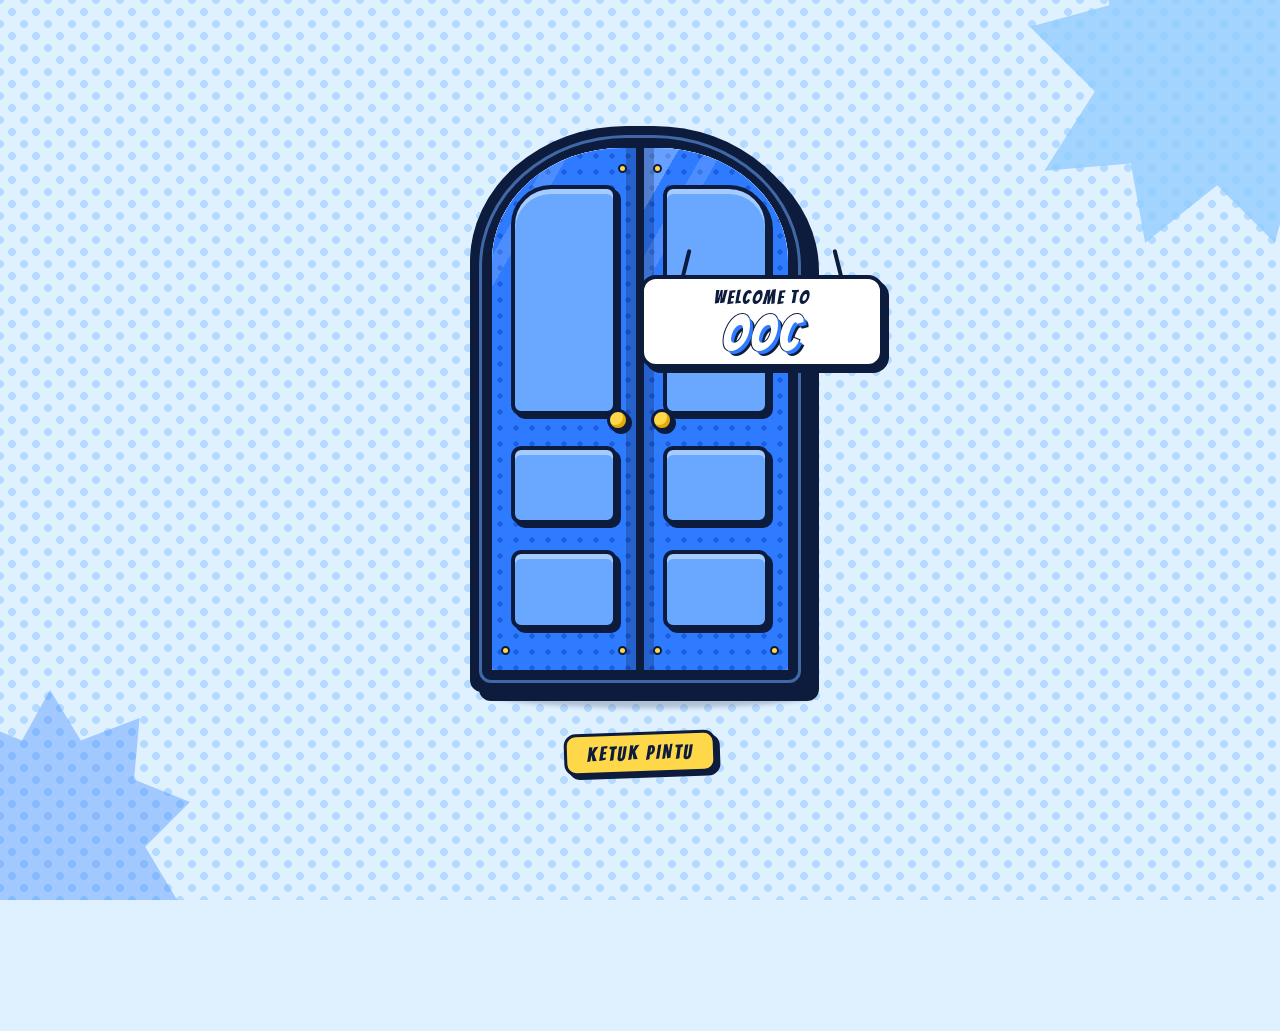
==== index.html @ eb1531e7 "Add files via upload" ====
<!DOCTYPE html>
<html lang="id">
<head>
    <meta charset="UTF-8">
    <meta name="viewport" content="width=device-width, initial-scale=1.0, viewport-fit=cover">
    <meta name="theme-color" content="#2e7bff">
    <title>OOC Official - Circle Profile Web</title>
    <meta name="description" content="OOC Circle: web profil, galeri, agenda, dan buku tamu circle OOC.">
    <meta name="robots" content="index, follow">
    <link rel="canonical" href="https://ooc-web.vercel.app/">
    <meta property="og:type" content="website">
    <meta property="og:title" content="OOC Official - Circle Profile Web">
    <meta property="og:description" content="OOC Circle: web profil, galeri, agenda, dan buku tamu circle OOC.">
    <meta property="og:url" content="https://ooc-web.vercel.app/">
    <meta property="og:image" content="https://ooc-web.vercel.app/foto-ooc.jpg">
    <link href="https://fonts.googleapis.com/css2?family=Bangers&family=Nunito:wght@600;700;800;900&display=swap" rel="stylesheet">
    <link rel="stylesheet" href="style.css">
</head>
<body>
    <script src="intro.js"></script>

    <div class="bg-deco" aria-hidden="true">
        <div class="burst b1"></div>
        <div class="burst b2"></div>
    </div>

    <a href="#home" class="pill card brand" data-page="home">OOC <b>Circle</b></a>

    <!-- Tab bar bawah (tombol Tools ditambahkan otomatis oleh tools.js) -->
    <nav class="pill card dock" id="dock" aria-label="Menu utama">
        <span class="dock-indicator" id="dockIndicator" aria-hidden="true"></span>
        <a href="#home" data-page="home" class="active"><span class="ico"><svg viewBox="0 0 24 24" aria-hidden="true"><path d="M3 10.5 12 3l9 7.5V20a1 1 0 0 1-1 1h-5v-6H9v6H4a1 1 0 0 1-1-1z"/></svg></span>Beranda</a>
        <a href="#about" data-page="about"><span class="ico"><svg viewBox="0 0 24 24" aria-hidden="true"><path d="M11 3l1.9 5.1L18 10l-5.1 1.9L11 17l-1.9-5.1L4 10l5.1-1.9z"/><path d="M19 15.5l.7 1.8 1.8.7-1.8.7-.7 1.8-.7-1.8-1.8-.7 1.8-.7z"/></svg></span>Tentang</a>
        <a href="#members" data-page="members"><span class="ico"><svg viewBox="0 0 24 24" aria-hidden="true"><circle cx="9" cy="8" r="3.2"/><path d="M3 20c0-3.3 2.7-6 6-6s6 2.7 6 6"/><circle cx="17" cy="9" r="2.5"/><path d="M16.2 14.3c2.9-.3 4.8 1.7 4.8 4.7"/></svg></span>Anggota</a>
        <a href="#gallery" data-page="gallery"><span class="ico"><svg viewBox="0 0 24 24" aria-hidden="true"><rect x="3" y="4" width="18" height="16" rx="3.5"/><circle cx="9" cy="10" r="1.7"/><path d="M3.5 17l5-4.5 4 3.5 3-2.5 5 4"/></svg></span>Galeri</a>
        <a href="#agenda" data-page="agenda"><span class="ico"><svg viewBox="0 0 24 24" aria-hidden="true"><rect x="3" y="5" width="18" height="16" rx="3.5"/><path d="M3 10h18M8 3v4M16 3v4"/></svg></span>Agenda</a>
        <a href="#guestbook" data-page="guestbook"><span class="ico"><svg viewBox="0 0 24 24" aria-hidden="true"><path d="M5 4h14a2 2 0 0 1 2 2v9a2 2 0 0 1-2 2h-8l-5 4v-4H5a2 2 0 0 1-2-2V6a2 2 0 0 1 2-2z"/></svg></span>Buku Tamu</a>
    </nav>

    <main>
        <!-- ============ BERANDA ============ -->
        <section class="page active" id="page-home">
            <div class="hero">
                <div class="hero-left card">
                    <span class="sticker">Developer @zett609</span>
                    <h1>KAMI ADALAH<br><span class="typing" id="typing"></span></h1>
                    <p class="lead">Platform eksklusif circle modern. Wadah interaksi, tempat merajut solidaritas, dan pusat dokumentasi kebersamaan yang solid serta berkelas.</p>
                    <div class="hero-actions">
                        <a href="#members" data-page="members" class="btn btn-primary">LIHAT ANGGOTA</a>
                        <a href="#about" data-page="about" class="btn">PELAJARI LEBIH</a>
                    </div>
                </div>
                <div class="hero-right card">
                    <div class="bubble">Halo, Kita OOC!</div>
                    <div class="photo">
                        <img src="foto-ooc.jpg" alt="Foto bersama anggota OOC di cermin" style="object-position: center 58%;">
                    </div>
                    <div class="hero-cap"><span>🔥 Solid Tanpa Batas</span><span>Active!</span></div>
                </div>
            </div>
        </section>

        <!-- ============ TENTANG ============ -->
        <section class="page" id="page-about">
            <div class="page-head">
                <h2>TENTANG OOC</h2>
                <p>Kenali circle kami lewat angka dan cerita singkat</p>
            </div>
            <div class="stats">
                <div class="stat card"><h3 data-count="9" data-pad="2">09</h3><p>Member Inti</p></div>
                <div class="stat card"><h3 data-count="100" data-suffix="%">100%</h3><p>Solidaritas</p></div>
                <div class="stat card"><h3 data-count="50" data-suffix="+">50+</h3><p>Momen Tersimpan</p></div>
                <div class="stat card"><h3>24/7</h3><p>Keaktifan Circle</p></div>
            </div>
            <div class="about-card card">
                <h3>SIAPA KAMI?</h3>
                <p>OOC adalah circle pertemanan yang dibangun di atas kebersamaan. Di sini kami saling dukung, berbagi cerita, dan menyimpan momen-momen terbaik bersama.</p>
                <a href="#members" data-page="members" class="btn btn-primary">KENALAN SAMA ANGGOTA</a>
            </div>
        </section>

        <!-- ============ ANGGOTA ============ -->
        <section class="page" id="page-members">
            <div class="page-head">
                <h2>ANGGOTA OOC</h2>
                <p>Ketuk kartu untuk lihat profil, atau langsung klik tombol IG / TikTok</p>
            </div>
            <div class="toolbar">
                <input class="search" id="searchMember" type="search" placeholder="🔍 Cari nama anggota..." aria-label="Cari anggota">
            </div>
            <div class="members" id="membersGrid"></div>
        </section>

        <!-- ============ GALERI ============ -->
        <section class="page" id="page-gallery">
            <div class="page-head">
                <h2>GALERI MOMEN</h2>
                <p>Ketuk foto untuk memperbesar. Foto yang diupload bisa dilihat semua orang.</p>
            </div>
            <div class="toolbar">
                <button class="btn btn-primary" id="openPhotoForm" type="button">＋ UPLOAD FOTO</button>
            </div>
            <div class="gallery" id="galleryGrid"></div>
        </section>

        <!-- ============ AGENDA ============ -->
        <section class="page" id="page-agenda">
            <div class="page-head">
                <h2>AGENDA CIRCLE</h2>
                <p>Atur jadwal kumpul dan acara OOC berikutnya</p>
            </div>
            <div class="countdown card">
                <small>Acara berikutnya</small>
                <h3 id="nextTitle">-</h3>
                <div class="timer" id="timer">
                    <div><b id="cdD">0</b><span>HARI</span></div>
                    <div><b id="cdH">00</b><span>JAM</span></div>
                    <div><b id="cdM">00</b><span>MENIT</span></div>
                    <div><b id="cdS">00</b><span>DETIK</span></div>
                </div>
            </div>
            <div class="toolbar">
                <button class="btn btn-primary" id="openEventForm" type="button">＋ TAMBAH AGENDA</button>
            </div>
            <div class="agenda" id="agendaList"></div>
        </section>

        <!-- ============ BUKU TAMU ============ -->
        <section class="page" id="page-guestbook">
            <div class="page-head">
                <h2>BUKU TAMU</h2>
                <p>Tinggalkan pesan, kesan, atau jejak kunjunganmu di web OOC</p>
            </div>
            <form class="form-card card" id="commentForm">
                <div class="field">
                    <label for="visitorName">Nama / Panggilan</label>
                    <input class="input" type="text" id="visitorName" placeholder="Masukkan nama kamu..." maxlength="40" required>
                </div>
                <div class="field">
                    <label for="visitorMsg">Pesan untuk OOC</label>
                    <textarea class="input" id="visitorMsg" placeholder="Tulis pesan berkesan di sini..." maxlength="300" required></textarea>
                </div>
                <div class="emoji-pick" id="emojiPick" role="group" aria-label="Pilih emoji">
                    <button type="button" class="on" data-e="😊">😊</button>
                    <button type="button" data-e="🔥">🔥</button>
                    <button type="button" data-e="💙">💙</button>
                    <button type="button" data-e="🎉">🎉</button>
                    <button type="button" data-e="😎">😎</button>
                </div>
                <button type="submit" class="btn btn-primary btn-block">KIRIM PESAN</button>
            </form>
            <div class="guest-list" id="guestList"></div>
        </section>

        <!-- Halaman Tools dibuat otomatis oleh tools.js (tab Motion Photo & Quote Chat oleh studio.js) -->
    </main>

    <footer>&copy; 2026 OOC Circle Official · Gaya Comic 3D</footer>

    <!-- Modal profil anggota -->
    <div class="overlay" id="memberModal" aria-hidden="true">
        <div class="sheet card" role="dialog" aria-modal="true" aria-labelledby="mName">
            <div class="avatar" id="mAvatar"></div>
            <h3 id="mName"></h3>
            <span class="role" id="mRole"></span>
            <p class="bio" id="mBio"></p>
            <div class="social-row" id="mSocial"></div>
            <button class="btn btn-block" id="mCopy" type="button">📋 SALIN USERNAME IG</button>
            <button class="btn btn-block" data-close type="button">TUTUP</button>
        </div>
    </div>

    <!-- Modal upload foto -->
    <div class="overlay" id="photoModal" aria-hidden="true">
        <form class="sheet card" id="photoForm" role="dialog" aria-modal="true" aria-labelledby="photoTitle">
            <h3 id="photoTitle">UPLOAD FOTO</h3>
            <div class="field" style="margin-top:14px">
                <label for="photoFile">Pilih foto (boleh banyak)</label>
                <input class="input" type="file" id="photoFile" accept="image/*" multiple required>
                <p class="hint" id="photoInfo">Foto otomatis dikecilkan supaya hemat penyimpanan.</p>
            </div>
            <div class="field">
                <label for="photoCap">Keterangan (opsional)</label>
                <input class="input" type="text" id="photoCap" placeholder="Contoh: Kumpul di rumah Daffa" maxlength="60">
            </div>
            <div class="btn-row">
                <button class="btn" data-close type="button">BATAL</button>
                <button class="btn btn-primary" id="photoSave" type="submit">SIMPAN</button>
            </div>
        </form>
    </div>

    <!-- Modal tambah agenda -->
    <div class="overlay" id="eventModal" aria-hidden="true">
        <form class="sheet card" id="eventForm" role="dialog" aria-modal="true" aria-labelledby="eventTitleH">
            <h3 id="eventTitleH">TAMBAH AGENDA</h3>
            <div class="field" style="margin-top:14px">
                <label for="evTitle">Nama acara</label>
                <input class="input" type="text" id="evTitle" placeholder="Contoh: Kumpul Bareng" maxlength="60" required>
            </div>
            <div class="field">
                <label for="evDate">Tanggal &amp; jam</label>
                <input class="input" type="datetime-local" id="evDate" required>
            </div>
            <div class="field">
                <label for="evPlace">Tempat (opsional)</label>
                <input class="input" type="text" id="evPlace" placeholder="Contoh: Rumah Mila" maxlength="60">
            </div>
            <div class="btn-row">
                <button class="btn" data-close type="button">BATAL</button>
                <button class="btn btn-primary" type="submit">SIMPAN</button>
            </div>
        </form>
    </div>

    <!-- Modal konfirmasi hapus -->
    <div class="overlay" id="confirmModal" aria-hidden="true">
        <div class="sheet card" role="alertdialog" aria-modal="true" aria-labelledby="cMsg">
            <h3>YAKIN?</h3>
            <p id="cMsg" style="margin:8px 0 18px"></p>
            <div class="btn-row">
                <button class="btn" id="cNo" type="button">BATAL</button>
                <button class="btn btn-primary" id="cYes" type="button">YA, HAPUS</button>
            </div>
        </div>
    </div>

    <!-- Lightbox -->
    <div class="overlay" id="lightbox" aria-hidden="true">
        <img class="lightbox-img" id="lbImg" alt="">
    </div>

    <div class="toast" id="toast" role="status"></div>

    <script src="script.js"></script>
    <script src="music.js"></script>
    <script src="tools.js"></script>
    <script src="studio.js"></script>
    <script src="pdf.js"></script>
    <script src="notify.js"></script>
</body>
</html>
---- style.css ----
:root {
    --ink: #0d1b3d;
    --blue: #2e7bff;
    --blue-dark: #1b5fe0;
    --sky: #8ecbff;
    --pale: #eaf5ff;
    --white: #ffffff;
    --yellow: #ffd84a;
    --danger: #ff5d5d;
    --line: 3px solid var(--ink);
    --shadow: 6px 6px 0 var(--ink);
    --shadow-sm: 4px 4px 0 var(--ink);
    --font-title: "Bangers", "Impact", "Arial Black", sans-serif;
    --font-body: "Nunito", "Segoe UI", system-ui, sans-serif;
}

* { margin: 0; padding: 0; box-sizing: border-box; }
html { -webkit-tap-highlight-color: transparent; }

body {
    font-family: var(--font-body);
    font-weight: 700;
    color: var(--ink);
    line-height: 1.5;
    min-height: 100vh;
    overflow-x: hidden;
    background-color: #dff0ff;
    background-image:
        radial-gradient(#b4dbff 22%, transparent 24%),
        radial-gradient(#b4dbff 22%, transparent 24%);
    background-size: 24px 24px;
    background-position: 0 0, 12px 12px;
    background-attachment: fixed;
}

:focus-visible { outline: 4px solid var(--yellow); outline-offset: 2px; }

.bg-deco { position: fixed; inset: 0; z-index: -1; pointer-events: none; overflow: hidden; }
.burst {
    position: absolute;
    background: var(--sky);
    opacity: 0.7;
    clip-path: polygon(50% 0%, 61% 18%, 82% 10%, 80% 32%, 100% 40%, 84% 56%, 96% 76%, 74% 76%, 68% 98%, 52% 82%, 32% 98%, 28% 76%, 4% 78%, 18% 56%, 0% 38%, 22% 32%, 20% 10%, 40% 18%);
    animation: spin 40s linear infinite;
}
.burst.b1 { width: 320px; height: 320px; top: -90px; right: -90px; }
.burst.b2 { width: 240px; height: 240px; bottom: 60px; left: -80px; animation-direction: reverse; background: var(--blue); opacity: 0.35; }
@keyframes spin { to { transform: rotate(360deg); } }

.card {
    background: var(--white);
    border: var(--line);
    border-radius: 22px;
    box-shadow: var(--shadow);
}

.btn {
    display: inline-flex;
    align-items: center;
    justify-content: center;
    gap: 8px;
    padding: 10px 22px;
    border: var(--line);
    border-radius: 14px;
    background: var(--white);
    color: var(--ink);
    font-family: var(--font-title);
    font-size: 1.2rem;
    letter-spacing: 0.06em;
    text-decoration: none;
    cursor: pointer;
    box-shadow: var(--shadow-sm);
    transition: transform 0.12s ease, box-shadow 0.12s ease, background 0.2s;
}
.btn:hover { transform: translate(-2px, -2px); box-shadow: 6px 6px 0 var(--ink); }
.btn:active { transform: translate(4px, 4px); box-shadow: 0 0 0 var(--ink); }
.btn-primary { background: var(--blue); color: var(--white); text-shadow: 2px 2px 0 var(--ink); }
.btn-primary:hover { background: var(--blue-dark); }
.btn-block { width: 100%; }
.btn-sm { padding: 8px 12px; font-family: var(--font-body); font-weight: 900; font-size: 0.85rem; letter-spacing: 0; box-shadow: 3px 3px 0 var(--ink); border-radius: 12px; }
.btn svg { width: 16px; height: 16px; fill: currentColor; flex-shrink: 0; }

.pill { position: fixed; z-index: 100; }
.brand {
    top: 14px; left: 14px;
    padding: 6px 18px;
    border-radius: 999px;
    font-family: var(--font-title);
    font-size: 1.5rem;
    letter-spacing: 0.06em;
    text-decoration: none;
    color: var(--ink);
    box-shadow: var(--shadow-sm);
    transform: rotate(-2deg);
}
.brand b { color: var(--blue); font-weight: 400; }

.dock {
    bottom: calc(14px + env(safe-area-inset-bottom, 0px));
    left: 50%;
    transform: translateX(-50%);
    width: min(600px, calc(100% - 24px));
    display: flex;
    padding: 6px;
    border-radius: 999px;
    box-shadow: var(--shadow);
}
.dock a {
    position: relative;
    z-index: 1;
    flex: 1;
    display: flex;
    flex-direction: column;
    align-items: center;
    justify-content: center;
    gap: 1px;
    padding: 7px 2px 6px;
    border-radius: 999px;
    color: var(--ink);
    text-decoration: none;
    font-size: 0.66rem;
    font-weight: 900;
    white-space: nowrap;
    transition: color 0.25s, transform 0.2s;
}
.dock a:active { transform: scale(0.9); }
.dock a.active { color: var(--white); }
.dock .ico { display: grid; place-items: center; height: 26px; }
.dock .ico svg {
    width: 24px; height: 24px;
    fill: none; stroke: currentColor;
    stroke-width: 2.3;
    stroke-linecap: round; stroke-linejoin: round;
}
.dock-indicator {
    position: absolute;
    top: 5px; bottom: 5px; left: 0;
    width: 0;
    border-radius: 999px;
    background: var(--blue);
    border: 2.5px solid var(--ink);
    box-shadow: 2px 2px 0 var(--ink);
    z-index: 0;
    pointer-events: none;
    transition: transform 0.45s cubic-bezier(0.34, 1.5, 0.64, 1), width 0.45s cubic-bezier(0.34, 1.5, 0.64, 1);
}

.page { display: none; min-height: 100vh; padding: 90px 6% 140px; }
.page.active { display: block; animation: pop 0.4s cubic-bezier(0.34, 1.4, 0.64, 1); }
@keyframes pop {
    from { opacity: 0; transform: scale(0.95) translateY(14px); }
    to { opacity: 1; transform: none; }
}

.page-head { text-align: center; max-width: 640px; margin: 0 auto 30px; }
.page-head h2 {
    font-family: var(--font-title);
    font-weight: 400;
    font-size: clamp(2.4rem, 7vw, 3.6rem);
    letter-spacing: 0.04em;
    line-height: 1.1;
    color: var(--white);
    -webkit-text-stroke: 2px var(--ink);
    paint-order: stroke fill;
    text-shadow: 4px 4px 0 var(--blue), 6px 6px 0 var(--ink);
    margin-bottom: 14px;
}
.page-head p { font-weight: 800; }

.toolbar { max-width: 1100px; margin: 0 auto 24px; display: flex; justify-content: center; gap: 12px; flex-wrap: wrap; }

.hero { max-width: 1100px; margin: 0 auto; min-height: calc(100vh - 230px); display: flex; align-items: center; gap: 40px; }
.hero-left { flex: 1.1; padding: 36px; position: relative; }
.sticker {
    display: inline-block;
    padding: 5px 14px;
    background: var(--yellow);
    border: var(--line);
    border-radius: 10px;
    font-weight: 900;
    font-size: 0.85rem;
    transform: rotate(-3deg);
    box-shadow: 3px 3px 0 var(--ink);
    margin-bottom: 18px;
}
.hero h1 {
    font-family: var(--font-title);
    font-weight: 400;
    font-size: clamp(2.8rem, 8vw, 5rem);
    line-height: 1.02;
    letter-spacing: 0.03em;
    margin-bottom: 14px;
}
.typing {
    color: var(--blue);
    text-shadow: 3px 3px 0 var(--ink);
    border-right: 5px solid var(--ink);
    padding-right: 6px;
    white-space: nowrap;
    animation: caret 0.8s step-end infinite;
}
@keyframes caret { 50% { border-color: transparent; } }
.hero .lead { margin-bottom: 26px; font-weight: 700; }
.hero-actions { display: flex; gap: 14px; flex-wrap: wrap; }

.hero-right { flex: 1; padding: 12px 12px 8px; position: relative; transform: rotate(2deg); }
.hero-right .photo { border: var(--line); border-radius: 14px; overflow: hidden; height: 330px; }
.hero-right img { width: 100%; height: 100%; object-fit: cover; display: block; }
.hero-cap { display: flex; justify-content: space-between; padding: 10px 6px 4px; font-weight: 900; }
.hero-cap span:last-child { color: var(--blue); }
.bubble {
    position: absolute;
    top: -22px; left: -14px;
    z-index: 2;
    padding: 8px 18px;
    background: var(--white);
    border: var(--line);
    border-radius: 24px;
    font-family: var(--font-title);
    font-size: 1.35rem;
    letter-spacing: 0.05em;
    box-shadow: var(--shadow-sm);
    transform: rotate(-6deg);
}
.bubble::after {
    content: "";
    position: absolute;
    bottom: -14px; left: 26px;
    width: 18px; height: 18px;
    background: var(--white);
    border-right: var(--line);
    border-bottom: var(--line);
    transform: rotate(45deg);
    border-bottom-right-radius: 4px;
}

.stats { max-width: 1000px; margin: 0 auto 28px; display: grid; grid-template-columns: repeat(auto-fit, minmax(170px, 1fr)); gap: 20px; }
.stat { padding: 20px 14px; text-align: center; }
.stat:nth-child(odd) { transform: rotate(-1.5deg); }
.stat:nth-child(even) { transform: rotate(1.5deg); }
.stat h3 { font-family: var(--font-title); font-weight: 400; font-size: 3rem; color: var(--blue); text-shadow: 3px 3px 0 var(--ink); line-height: 1.1; letter-spacing: 0.04em; }
.stat p { font-weight: 800; }

.about-card { max-width: 780px; margin: 0 auto; padding: 32px; }
.about-card h3 { font-family: var(--font-title); font-weight: 400; font-size: 1.9rem; letter-spacing: 0.05em; margin-bottom: 8px; }
.about-card p { margin-bottom: 20px; }

.search {
    width: min(420px, 100%);
    padding: 12px 20px;
    border: var(--line);
    border-radius: 999px;
    background: var(--white);
    font-family: var(--font-body);
    font-weight: 800;
    font-size: 1rem;
    color: var(--ink);
    box-shadow: var(--shadow-sm);
}
.search:focus { outline: none; box-shadow: 4px 4px 0 var(--blue); }

.members { max-width: 1100px; margin: 0 auto; display: grid; grid-template-columns: repeat(auto-fill, minmax(220px, 1fr)); gap: 24px; }
.member { padding: 24px 18px 20px; text-align: center; cursor: pointer; transition: transform 0.2s, box-shadow 0.2s; }
.member:nth-child(odd) { transform: rotate(-1.2deg); }
.member:nth-child(even) { transform: rotate(1.2deg); }
.member:hover { transform: rotate(0) translate(-3px, -3px); box-shadow: 9px 9px 0 var(--ink); }
.avatar {
    width: 84px; height: 84px;
    margin: 0 auto 12px;
    border-radius: 50%;
    border: var(--line);
    box-shadow: 3px 3px 0 var(--ink);
    display: grid; place-items: center;
    font-family: var(--font-title);
    font-size: 2.6rem;
    color: var(--white);
    text-shadow: 2px 2px 0 var(--ink);
}
.member h4 { font-family: var(--font-title); font-weight: 400; font-size: 1.7rem; letter-spacing: 0.05em; line-height: 1.2; }
.role { display: inline-block; margin: 4px 0 14px; padding: 2px 12px; border: 2.5px solid var(--ink); border-radius: 999px; background: var(--sky); font-size: 0.75rem; font-weight: 900; }
.social-row { display: flex; gap: 10px; }
.social-row .btn { flex: 1; color: var(--white); }
.btn.ig { background: linear-gradient(45deg, #f09433, #dc2743 55%, #bc1888); text-shadow: 1px 1px 0 var(--ink); }
.btn.tt { background: var(--ink); }
.empty { grid-column: 1 / -1; text-align: center; padding: 30px; font-weight: 800; }

.gallery { max-width: 1100px; margin: 0 auto; display: grid; grid-template-columns: repeat(auto-fill, minmax(230px, 1fr)); gap: 22px; }
.shot { position: relative; padding: 8px; transition: transform 0.2s, box-shadow 0.2s; }
.shot:nth-child(odd) { transform: rotate(-1.2deg); }
.shot:nth-child(even) { transform: rotate(1.2deg); }
.shot:hover { transform: rotate(0) translate(-3px, -3px); box-shadow: 9px 9px 0 var(--ink); }
.shot-open { display: block; width: 100%; background: none; border: 0; cursor: zoom-in; text-align: left; color: var(--ink); font-family: inherit; }
.shot img { width: 100%; height: 190px; object-fit: cover; display: block; border: var(--line); border-radius: 12px; }
.shot span { display: block; padding: 8px 4px 2px; font-weight: 900; overflow-wrap: anywhere; }
.del {
    display: grid; place-items: center;
    width: 40px; height: 40px;
    border: var(--line);
    border-radius: 12px;
    background: var(--white);
    color: var(--ink);
    cursor: pointer;
    box-shadow: 3px 3px 0 var(--ink);
    transition: transform 0.12s, background 0.15s, color 0.15s;
    flex-shrink: 0;
}
.del svg { width: 20px; height: 20px; fill: none; stroke: currentColor; stroke-width: 2.3; stroke-linecap: round; stroke-linejoin: round; }
.del:hover { background: var(--danger); color: var(--white); transform: translate(-1px, -1px); }
.del:active { transform: translate(3px, 3px); box-shadow: 0 0 0 var(--ink); }
.shot .del { position: absolute; top: 14px; right: 14px; }

.countdown { max-width: 700px; margin: 0 auto 26px; padding: 26px; text-align: center; }
.countdown small { font-weight: 900; }
.countdown h3 { font-family: var(--font-title); font-weight: 400; font-size: 2rem; letter-spacing: 0.05em; margin: 2px 0 14px; }
.timer { display: flex; gap: 10px; justify-content: center; }
.timer div { min-width: 70px; padding: 8px 6px; background: var(--pale); border: var(--line); border-radius: 14px; box-shadow: 3px 3px 0 var(--ink); }
.timer b { display: block; font-family: var(--font-title); font-weight: 400; font-size: 2.1rem; color: var(--blue); line-height: 1.1; font-variant-numeric: tabular-nums; }
.timer span { font-size: 0.72rem; font-weight: 900; }

.agenda { max-width: 700px; margin: 0 auto; display: grid; gap: 16px; }
.event { display: flex; gap: 14px; align-items: center; padding: 14px 16px; }
.event .date {
    min-width: 62px; padding: 6px 4px;
    text-align: center;
    background: var(--blue); color: var(--white);
    border: var(--line); border-radius: 14px;
    box-shadow: 3px 3px 0 var(--ink);
    font-family: var(--font-title); font-size: 1.8rem; line-height: 1;
    text-shadow: 2px 2px 0 var(--ink);
}
.event .date small { display: block; font-size: 0.95rem; letter-spacing: 0.08em; }
.event .info { flex: 1; min-width: 0; }
.event h4 { font-size: 1.05rem; font-weight: 900; overflow-wrap: anywhere; }
.event p { font-size: 0.85rem; font-weight: 700; opacity: 0.8; overflow-wrap: anywhere; }
.event.done { opacity: 0.55; }

.form-card { max-width: 720px; margin: 0 auto; padding: 28px; }
.field { margin-bottom: 14px; text-align: left; }
.field label { display: block; font-weight: 900; font-size: 0.9rem; margin-bottom: 5px; }
.input {
    width: 100%;
    padding: 11px 16px;
    border: var(--line);
    border-radius: 14px;
    background: var(--white);
    color: var(--ink);
    font-family: var(--font-body);
    font-weight: 800;
    font-size: 1rem;
}
.input:focus { outline: none; box-shadow: 4px 4px 0 var(--blue); }
textarea.input { height: 110px; resize: vertical; }
input[type="file"].input { padding: 9px 12px; cursor: pointer; font-size: 0.9rem; }
.hint { font-size: 0.8rem; font-weight: 700; opacity: 0.75; margin-top: 4px; }

.emoji-pick { display: flex; gap: 8px; margin-bottom: 16px; }
.emoji-pick button {
    width: 46px; height: 46px;
    border: var(--line);
    border-radius: 14px;
    background: var(--white);
    font-size: 1.3rem;
    cursor: pointer;
    box-shadow: 3px 3px 0 var(--ink);
    transition: transform 0.12s;
}
.emoji-pick button.on { background: var(--yellow); transform: translate(2px, 2px); box-shadow: 1px 1px 0 var(--ink); }

.guest-list { max-width: 720px; margin: 24px auto 0; display: grid; gap: 14px; }
.guest { padding: 14px 16px; display: flex; gap: 12px; align-items: center; }
.guest .em { font-size: 1.7rem; }
.guest .body { flex: 1; min-width: 0; }
.guest strong { display: block; font-weight: 900; }
.guest p { font-weight: 700; overflow-wrap: anywhere; }

.overlay {
    position: fixed; inset: 0; z-index: 300;
    display: none;
    align-items: center; justify-content: center;
    padding: 18px;
    background: rgba(13, 27, 61, 0.5);
}
.overlay.open { display: flex; animation: fade 0.2s ease; }
@keyframes fade { from { opacity: 0; } to { opacity: 1; } }
.sheet { width: min(440px, 100%); max-height: 92vh; overflow-y: auto; padding: 28px 24px 24px; text-align: center; animation: pop 0.4s cubic-bezier(0.34, 1.5, 0.64, 1); }
.sheet h3 { font-family: var(--font-title); font-weight: 400; font-size: 2rem; letter-spacing: 0.05em; line-height: 1.15; }
.sheet .avatar { width: 96px; height: 96px; font-size: 3rem; }
.sheet .bio { margin: 6px 0 16px; }
.sheet .social-row { margin-bottom: 12px; }
.sheet .btn + .btn { margin-top: 10px; }
.btn-row { display: flex; gap: 12px; }
.btn-row .btn { flex: 1; }
.lightbox-img { max-width: min(900px, 100%); max-height: 84vh; border: 4px solid var(--ink); border-radius: 18px; box-shadow: 8px 8px 0 var(--ink); background: var(--white); }

.toast {
    position: fixed; left: 50%; bottom: 105px;
    transform: translate(-50%, 30px) rotate(-1deg);
    padding: 10px 22px;
    background: var(--yellow);
    border: var(--line);
    border-radius: 14px;
    box-shadow: var(--shadow-sm);
    font-weight: 900;
    opacity: 0; pointer-events: none;
    z-index: 400;
    transition: all 0.3s cubic-bezier(0.34, 1.5, 0.64, 1);
    max-width: calc(100% - 30px);
    text-align: center;
}
.toast.show { opacity: 1; transform: translate(-50%, 0) rotate(-1deg); }

footer { text-align: center; padding: 0 6% 110px; font-weight: 800; font-size: 0.88rem; }

@media (max-width: 860px) {
    .hero { flex-direction: column; min-height: 0; gap: 34px; }
    .hero-left { padding: 26px 22px; text-align: center; }
    .hero-actions { justify-content: center; }
    .hero-right { width: 100%; }
    .hero-right .photo { height: 260px; }
    .dock a { font-size: 0.6rem; }
    .page { padding: 84px 5% 140px; }
}

@media (prefers-reduced-motion: reduce) {
    .burst, .typing, .page.active, .sheet, .overlay.open { animation: none; }
    * { transition: none !important; }
  }
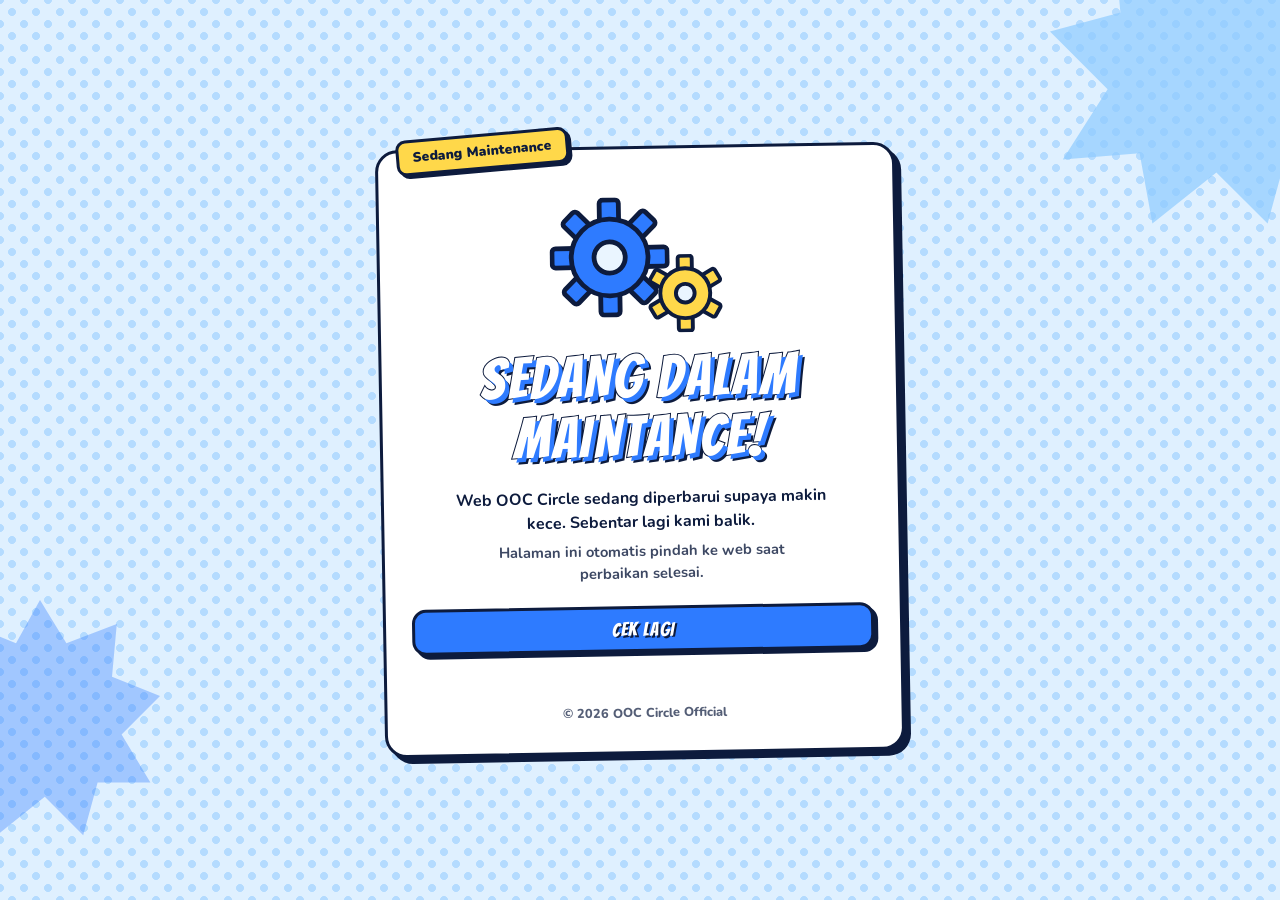
==== commit 03997a0f: "Add files via upload" ====
--- a/index.html
+++ b/index.html
@@ -4,239 +4,93 @@
     <meta charset="UTF-8">
     <meta name="viewport" content="width=device-width, initial-scale=1.0, viewport-fit=cover">
     <meta name="theme-color" content="#2e7bff">
-    <title>OOC Official - Circle Profile Web</title>
-    <meta name="description" content="OOC Circle: web profil, galeri, agenda, dan buku tamu circle OOC.">
-    <meta name="robots" content="index, follow">
-    <link rel="canonical" href="https://ooc-web.vercel.app/">
-    <meta property="og:type" content="website">
-    <meta property="og:title" content="OOC Official - Circle Profile Web">
-    <meta property="og:description" content="OOC Circle: web profil, galeri, agenda, dan buku tamu circle OOC.">
-    <meta property="og:url" content="https://ooc-web.vercel.app/">
-    <meta property="og:image" content="https://ooc-web.vercel.app/foto-ooc.jpg">
-    <link href="https://fonts.googleapis.com/css2?family=Bangers&family=Nunito:wght@600;700;800;900&display=swap" rel="stylesheet">
+    <meta name="robots" content="noindex">
+    <title>OOC Circle - Sedang Maintenance</title>
+    <link href="https://fonts.googleapis.com/css2?family=Bangers&family=Nunito:wght@700;800;900&display=swap" rel="stylesheet">
     <link rel="stylesheet" href="style.css">
 </head>
 <body>
-    <script src="intro.js"></script>
 
     <div class="bg-deco" aria-hidden="true">
         <div class="burst b1"></div>
         <div class="burst b2"></div>
     </div>
 
-    <a href="#home" class="pill card brand" data-page="home">OOC <b>Circle</b></a>
+    <main class="card maintenance-card">
+        <span class="sticker">Sedang Maintenance</span>
 
-    <!-- Tab bar bawah (tombol Tools ditambahkan otomatis oleh tools.js) -->
-    <nav class="pill card dock" id="dock" aria-label="Menu utama">
-        <span class="dock-indicator" id="dockIndicator" aria-hidden="true"></span>
-        <a href="#home" data-page="home" class="active"><span class="ico"><svg viewBox="0 0 24 24" aria-hidden="true"><path d="M3 10.5 12 3l9 7.5V20a1 1 0 0 1-1 1h-5v-6H9v6H4a1 1 0 0 1-1-1z"/></svg></span>Beranda</a>
-        <a href="#about" data-page="about"><span class="ico"><svg viewBox="0 0 24 24" aria-hidden="true"><path d="M11 3l1.9 5.1L18 10l-5.1 1.9L11 17l-1.9-5.1L4 10l5.1-1.9z"/><path d="M19 15.5l.7 1.8 1.8.7-1.8.7-.7 1.8-.7-1.8-1.8-.7 1.8-.7z"/></svg></span>Tentang</a>
-        <a href="#members" data-page="members"><span class="ico"><svg viewBox="0 0 24 24" aria-hidden="true"><circle cx="9" cy="8" r="3.2"/><path d="M3 20c0-3.3 2.7-6 6-6s6 2.7 6 6"/><circle cx="17" cy="9" r="2.5"/><path d="M16.2 14.3c2.9-.3 4.8 1.7 4.8 4.7"/></svg></span>Anggota</a>
-        <a href="#gallery" data-page="gallery"><span class="ico"><svg viewBox="0 0 24 24" aria-hidden="true"><rect x="3" y="4" width="18" height="16" rx="3.5"/><circle cx="9" cy="10" r="1.7"/><path d="M3.5 17l5-4.5 4 3.5 3-2.5 5 4"/></svg></span>Galeri</a>
-        <a href="#agenda" data-page="agenda"><span class="ico"><svg viewBox="0 0 24 24" aria-hidden="true"><rect x="3" y="5" width="18" height="16" rx="3.5"/><path d="M3 10h18M8 3v4M16 3v4"/></svg></span>Agenda</a>
-        <a href="#guestbook" data-page="guestbook"><span class="ico"><svg viewBox="0 0 24 24" aria-hidden="true"><path d="M5 4h14a2 2 0 0 1 2 2v9a2 2 0 0 1-2 2h-8l-5 4v-4H5a2 2 0 0 1-2-2V6a2 2 0 0 1 2-2z"/></svg></span>Buku Tamu</a>
-    </nav>
+        <div class="gears" aria-hidden="true">
+            <svg class="gear big" viewBox="0 0 100 100">
+                <g fill="#2e7bff" stroke="#0d1b3d" stroke-width="4" stroke-linejoin="round">
+                    <rect x="42" y="2" width="16" height="22" rx="3"/>
+                    <rect x="42" y="2" width="16" height="22" rx="3" transform="rotate(45 50 50)"/>
+                    <rect x="42" y="2" width="16" height="22" rx="3" transform="rotate(90 50 50)"/>
+                    <rect x="42" y="2" width="16" height="22" rx="3" transform="rotate(135 50 50)"/>
+                    <rect x="42" y="2" width="16" height="22" rx="3" transform="rotate(180 50 50)"/>
+                    <rect x="42" y="2" width="16" height="22" rx="3" transform="rotate(225 50 50)"/>
+                    <rect x="42" y="2" width="16" height="22" rx="3" transform="rotate(270 50 50)"/>
+                    <rect x="42" y="2" width="16" height="22" rx="3" transform="rotate(315 50 50)"/>
+                    <circle cx="50" cy="50" r="32"/>
+                </g>
+                <circle cx="50" cy="50" r="13" fill="#eaf5ff" stroke="#0d1b3d" stroke-width="4"/>
+            </svg>
+            <svg class="gear small" viewBox="0 0 100 100">
+                <g fill="#ffd84a" stroke="#0d1b3d" stroke-width="5" stroke-linejoin="round">
+                    <rect x="41" y="2" width="18" height="24" rx="3"/>
+                    <rect x="41" y="2" width="18" height="24" rx="3" transform="rotate(60 50 50)"/>
+                    <rect x="41" y="2" width="18" height="24" rx="3" transform="rotate(120 50 50)"/>
+                    <rect x="41" y="2" width="18" height="24" rx="3" transform="rotate(180 50 50)"/>
+                    <rect x="41" y="2" width="18" height="24" rx="3" transform="rotate(240 50 50)"/>
+                    <rect x="41" y="2" width="18" height="24" rx="3" transform="rotate(300 50 50)"/>
+                    <circle cx="50" cy="50" r="32"/>
+                </g>
+                <circle cx="50" cy="50" r="12" fill="#eaf5ff" stroke="#0d1b3d" stroke-width="5"/>
+            </svg>
+        </div>
 
-    <main>
-        <!-- ============ BERANDA ============ -->
-        <section class="page active" id="page-home">
-            <div class="hero">
-                <div class="hero-left card">
-                    <span class="sticker">Developer @zett609</span>
-                    <h1>KAMI ADALAH<br><span class="typing" id="typing"></span></h1>
-                    <p class="lead">Platform eksklusif circle modern. Wadah interaksi, tempat merajut solidaritas, dan pusat dokumentasi kebersamaan yang solid serta berkelas.</p>
-                    <div class="hero-actions">
-                        <a href="#members" data-page="members" class="btn btn-primary">LIHAT ANGGOTA</a>
-                        <a href="#about" data-page="about" class="btn">PELAJARI LEBIH</a>
-                    </div>
-                </div>
-                <div class="hero-right card">
-                    <div class="bubble">Halo, Kita OOC!</div>
-                    <div class="photo">
-                        <img src="foto-ooc.jpg" alt="Foto bersama anggota OOC di cermin" style="object-position: center 58%;">
-                    </div>
-                    <div class="hero-cap"><span>🔥 Solid Tanpa Batas</span><span>Active!</span></div>
-                </div>
-            </div>
-        </section>
+        <h1>SEDANG DALAM MAINTANCE!</h1>
 
-        <!-- ============ TENTANG ============ -->
-        <section class="page" id="page-about">
-            <div class="page-head">
-                <h2>TENTANG OOC</h2>
-                <p>Kenali circle kami lewat angka dan cerita singkat</p>
-            </div>
-            <div class="stats">
-                <div class="stat card"><h3 data-count="9" data-pad="2">09</h3><p>Member Inti</p></div>
-                <div class="stat card"><h3 data-count="100" data-suffix="%">100%</h3><p>Solidaritas</p></div>
-                <div class="stat card"><h3 data-count="50" data-suffix="+">50+</h3><p>Momen Tersimpan</p></div>
-                <div class="stat card"><h3>24/7</h3><p>Keaktifan Circle</p></div>
-            </div>
-            <div class="about-card card">
-                <h3>SIAPA KAMI?</h3>
-                <p>OOC adalah circle pertemanan yang dibangun di atas kebersamaan. Di sini kami saling dukung, berbagi cerita, dan menyimpan momen-momen terbaik bersama.</p>
-                <a href="#members" data-page="members" class="btn btn-primary">KENALAN SAMA ANGGOTA</a>
-            </div>
-        </section>
+        <p class="msg">Web OOC Circle sedang diperbarui supaya makin kece. Sebentar lagi kami balik.</p>
+        <p class="sub">Halaman ini otomatis pindah ke web saat perbaikan selesai.</p>
 
-        <!-- ============ ANGGOTA ============ -->
-        <section class="page" id="page-members">
-            <div class="page-head">
-                <h2>ANGGOTA OOC</h2>
-                <p>Ketuk kartu untuk lihat profil, atau langsung klik tombol IG / TikTok</p>
-            </div>
-            <div class="toolbar">
-                <input class="search" id="searchMember" type="search" placeholder="🔍 Cari nama anggota..." aria-label="Cari anggota">
-            </div>
-            <div class="members" id="membersGrid"></div>
-        </section>
+        <button class="btn btn-primary btn-block" id="retry" type="button">CEK LAGI</button>
+        <p class="status" id="status" role="status"></p>
 
-        <!-- ============ GALERI ============ -->
-        <section class="page" id="page-gallery">
-            <div class="page-head">
-                <h2>GALERI MOMEN</h2>
-                <p>Ketuk foto untuk memperbesar. Foto yang diupload bisa dilihat semua orang.</p>
-            </div>
-            <div class="toolbar">
-                <button class="btn btn-primary" id="openPhotoForm" type="button">＋ UPLOAD FOTO</button>
-            </div>
-            <div class="gallery" id="galleryGrid"></div>
-        </section>
-
-        <!-- ============ AGENDA ============ -->
-        <section class="page" id="page-agenda">
-            <div class="page-head">
-                <h2>AGENDA CIRCLE</h2>
-                <p>Atur jadwal kumpul dan acara OOC berikutnya</p>
-            </div>
-            <div class="countdown card">
-                <small>Acara berikutnya</small>
-                <h3 id="nextTitle">-</h3>
-                <div class="timer" id="timer">
-                    <div><b id="cdD">0</b><span>HARI</span></div>
-                    <div><b id="cdH">00</b><span>JAM</span></div>
-                    <div><b id="cdM">00</b><span>MENIT</span></div>
-                    <div><b id="cdS">00</b><span>DETIK</span></div>
-                </div>
-            </div>
-            <div class="toolbar">
-                <button class="btn btn-primary" id="openEventForm" type="button">＋ TAMBAH AGENDA</button>
-            </div>
-            <div class="agenda" id="agendaList"></div>
-        </section>
-
-        <!-- ============ BUKU TAMU ============ -->
-        <section class="page" id="page-guestbook">
-            <div class="page-head">
-                <h2>BUKU TAMU</h2>
-                <p>Tinggalkan pesan, kesan, atau jejak kunjunganmu di web OOC</p>
-            </div>
-            <form class="form-card card" id="commentForm">
-                <div class="field">
-                    <label for="visitorName">Nama / Panggilan</label>
-                    <input class="input" type="text" id="visitorName" placeholder="Masukkan nama kamu..." maxlength="40" required>
-                </div>
-                <div class="field">
-                    <label for="visitorMsg">Pesan untuk OOC</label>
-                    <textarea class="input" id="visitorMsg" placeholder="Tulis pesan berkesan di sini..." maxlength="300" required></textarea>
-                </div>
-                <div class="emoji-pick" id="emojiPick" role="group" aria-label="Pilih emoji">
-                    <button type="button" class="on" data-e="😊">😊</button>
-                    <button type="button" data-e="🔥">🔥</button>
-                    <button type="button" data-e="💙">💙</button>
-                    <button type="button" data-e="🎉">🎉</button>
-                    <button type="button" data-e="😎">😎</button>
-                </div>
-                <button type="submit" class="btn btn-primary btn-block">KIRIM PESAN</button>
-            </form>
-            <div class="guest-list" id="guestList"></div>
-        </section>
-
-        <!-- Halaman Tools dibuat otomatis oleh tools.js (tab Motion Photo & Quote Chat oleh studio.js) -->
+        <p class="foot">&copy; 2026 OOC Circle Official</p>
     </main>
 
-    <footer>&copy; 2026 OOC Circle Official · Gaya Comic 3D</footer>
+    <script>
+        const btn = document.getElementById('retry');
+        const statusEl = document.getElementById('status');
 
-    <!-- Modal profil anggota -->
-    <div class="overlay" id="memberModal" aria-hidden="true">
-        <div class="sheet card" role="dialog" aria-modal="true" aria-labelledby="mName">
-            <div class="avatar" id="mAvatar"></div>
-            <h3 id="mName"></h3>
-            <span class="role" id="mRole"></span>
-            <p class="bio" id="mBio"></p>
-            <div class="social-row" id="mSocial"></div>
-            <button class="btn btn-block" id="mCopy" type="button">📋 SALIN USERNAME IG</button>
-            <button class="btn btn-block" data-close type="button">TUTUP</button>
-        </div>
-    </div>
+        async function stillDown() {
+            try {
+                const r = await fetch('/', { redirect: 'manual', cache: 'no-store' });
+                return r.type === 'opaqueredirect' || !r.ok;
+            } catch (e) {
+                return true;
+            }
+        }
 
-    <!-- Modal upload foto -->
-    <div class="overlay" id="photoModal" aria-hidden="true">
-        <form class="sheet card" id="photoForm" role="dialog" aria-modal="true" aria-labelledby="photoTitle">
-            <h3 id="photoTitle">UPLOAD FOTO</h3>
-            <div class="field" style="margin-top:14px">
-                <label for="photoFile">Pilih foto (boleh banyak)</label>
-                <input class="input" type="file" id="photoFile" accept="image/*" multiple required>
-                <p class="hint" id="photoInfo">Foto otomatis dikecilkan supaya hemat penyimpanan.</p>
-            </div>
-            <div class="field">
-                <label for="photoCap">Keterangan (opsional)</label>
-                <input class="input" type="text" id="photoCap" placeholder="Contoh: Kumpul di rumah Daffa" maxlength="60">
-            </div>
-            <div class="btn-row">
-                <button class="btn" data-close type="button">BATAL</button>
-                <button class="btn btn-primary" id="photoSave" type="submit">SIMPAN</button>
-            </div>
-        </form>
-    </div>
+        async function check(manual) {
+            if (manual) {
+                btn.disabled = true;
+                statusEl.textContent = 'Mengecek...';
+            }
+            const down = await stillDown();
+            if (!down) {
+                statusEl.textContent = 'Web sudah aktif! Membuka...';
+                location.replace('/');
+                return;
+            }
+            if (manual) {
+                btn.disabled = false;
+                statusEl.textContent = 'Masih dirapikan. Coba lagi sebentar lagi.';
+            }
+        }
 
-    <!-- Modal tambah agenda -->
-    <div class="overlay" id="eventModal" aria-hidden="true">
-        <form class="sheet card" id="eventForm" role="dialog" aria-modal="true" aria-labelledby="eventTitleH">
-            <h3 id="eventTitleH">TAMBAH AGENDA</h3>
-            <div class="field" style="margin-top:14px">
-                <label for="evTitle">Nama acara</label>
-                <input class="input" type="text" id="evTitle" placeholder="Contoh: Kumpul Bareng" maxlength="60" required>
-            </div>
-            <div class="field">
-                <label for="evDate">Tanggal &amp; jam</label>
-                <input class="input" type="datetime-local" id="evDate" required>
-            </div>
-            <div class="field">
-                <label for="evPlace">Tempat (opsional)</label>
-                <input class="input" type="text" id="evPlace" placeholder="Contoh: Rumah Mila" maxlength="60">
-            </div>
-            <div class="btn-row">
-                <button class="btn" data-close type="button">BATAL</button>
-                <button class="btn btn-primary" type="submit">SIMPAN</button>
-            </div>
-        </form>
-    </div>
-
-    <!-- Modal konfirmasi hapus -->
-    <div class="overlay" id="confirmModal" aria-hidden="true">
-        <div class="sheet card" role="alertdialog" aria-modal="true" aria-labelledby="cMsg">
-            <h3>YAKIN?</h3>
-            <p id="cMsg" style="margin:8px 0 18px"></p>
-            <div class="btn-row">
-                <button class="btn" id="cNo" type="button">BATAL</button>
-                <button class="btn btn-primary" id="cYes" type="button">YA, HAPUS</button>
-            </div>
-        </div>
-    </div>
-
-    <!-- Lightbox -->
-    <div class="overlay" id="lightbox" aria-hidden="true">
-        <img class="lightbox-img" id="lbImg" alt="">
-    </div>
-
-    <div class="toast" id="toast" role="status"></div>
-
-    <script src="script.js"></script>
-    <script src="music.js"></script>
-    <script src="tools.js"></script>
-    <script src="studio.js"></script>
-    <script src="pdf.js"></script>
-    <script src="notify.js"></script>
+        btn.addEventListener('click', () => check(true));
+        setInterval(() => check(false), 20000);
+    </script>
 </body>
-</html>+</html>
--- a/style.css
+++ b/style.css
@@ -23,6 +23,10 @@
     color: var(--ink);
     line-height: 1.5;
     min-height: 100vh;
+    min-height: 100dvh;
+    display: grid;
+    place-items: center;
+    padding: 28px 18px;
     overflow-x: hidden;
     background-color: #dff0ff;
     background-image:
@@ -54,6 +58,51 @@
     box-shadow: var(--shadow);
 }
 
+/* Khusus Card Maintenance agar pas di tengah */
+.maintenance-card {
+    position: relative;
+    width: min(520px, 100%);
+    padding: 34px 26px 28px;
+    text-align: center;
+    transform: rotate(-1deg);
+}
+
+.sticker {
+    position: absolute;
+    top: -18px; left: 18px;
+    padding: 5px 14px;
+    background: var(--yellow);
+    border: var(--line);
+    border-radius: 10px;
+    font-weight: 900;
+    font-size: 0.85rem;
+    box-shadow: 3px 3px 0 var(--ink);
+    transform: rotate(-4deg);
+}
+
+/* Animasi Roda Gigi */
+.gears { position: relative; width: 190px; height: 150px; margin: 6px auto 8px; }
+.gear { position: absolute; display: block; }
+.gear.big { width: 120px; height: 120px; left: 8px; top: 8px; animation: turn 9s linear infinite; }
+.gear.small { width: 78px; height: 78px; right: 8px; bottom: 6px; animation: turn 6s linear infinite reverse; }
+@keyframes turn { to { transform: rotate(360deg); } }
+
+h1 {
+    font-family: var(--font-title);
+    font-weight: 400;
+    font-size: clamp(2.5rem, 12vw, 3.6rem);
+    line-height: 1.05;
+    letter-spacing: 0.04em;
+    color: var(--white);
+    -webkit-text-stroke: 2px var(--ink);
+    paint-order: stroke fill;
+    text-shadow: 4px 4px 0 var(--blue), 6px 6px 0 var(--ink);
+    margin-bottom: 18px;
+}
+
+.msg { margin: 0 auto 6px; max-width: 38ch; font-weight: 700; }
+.sub { margin: 0 auto 22px; max-width: 38ch; font-size: 0.92rem; opacity: 0.8; font-weight: 700; }
+
 .btn {
     display: inline-flex;
     align-items: center;
@@ -77,351 +126,12 @@
 .btn-primary { background: var(--blue); color: var(--white); text-shadow: 2px 2px 0 var(--ink); }
 .btn-primary:hover { background: var(--blue-dark); }
 .btn-block { width: 100%; }
-.btn-sm { padding: 8px 12px; font-family: var(--font-body); font-weight: 900; font-size: 0.85rem; letter-spacing: 0; box-shadow: 3px 3px 0 var(--ink); border-radius: 12px; }
-.btn svg { width: 16px; height: 16px; fill: currentColor; flex-shrink: 0; }
+.btn:disabled { opacity: 0.7; cursor: wait; }
 
-.pill { position: fixed; z-index: 100; }
-.brand {
-    top: 14px; left: 14px;
-    padding: 6px 18px;
-    border-radius: 999px;
-    font-family: var(--font-title);
-    font-size: 1.5rem;
-    letter-spacing: 0.06em;
-    text-decoration: none;
-    color: var(--ink);
-    box-shadow: var(--shadow-sm);
-    transform: rotate(-2deg);
-}
-.brand b { color: var(--blue); font-weight: 400; }
-
-.dock {
-    bottom: calc(14px + env(safe-area-inset-bottom, 0px));
-    left: 50%;
-    transform: translateX(-50%);
-    width: min(600px, calc(100% - 24px));
-    display: flex;
-    padding: 6px;
-    border-radius: 999px;
-    box-shadow: var(--shadow);
-}
-.dock a {
-    position: relative;
-    z-index: 1;
-    flex: 1;
-    display: flex;
-    flex-direction: column;
-    align-items: center;
-    justify-content: center;
-    gap: 1px;
-    padding: 7px 2px 6px;
-    border-radius: 999px;
-    color: var(--ink);
-    text-decoration: none;
-    font-size: 0.66rem;
-    font-weight: 900;
-    white-space: nowrap;
-    transition: color 0.25s, transform 0.2s;
-}
-.dock a:active { transform: scale(0.9); }
-.dock a.active { color: var(--white); }
-.dock .ico { display: grid; place-items: center; height: 26px; }
-.dock .ico svg {
-    width: 24px; height: 24px;
-    fill: none; stroke: currentColor;
-    stroke-width: 2.3;
-    stroke-linecap: round; stroke-linejoin: round;
-}
-.dock-indicator {
-    position: absolute;
-    top: 5px; bottom: 5px; left: 0;
-    width: 0;
-    border-radius: 999px;
-    background: var(--blue);
-    border: 2.5px solid var(--ink);
-    box-shadow: 2px 2px 0 var(--ink);
-    z-index: 0;
-    pointer-events: none;
-    transition: transform 0.45s cubic-bezier(0.34, 1.5, 0.64, 1), width 0.45s cubic-bezier(0.34, 1.5, 0.64, 1);
-}
-
-.page { display: none; min-height: 100vh; padding: 90px 6% 140px; }
-.page.active { display: block; animation: pop 0.4s cubic-bezier(0.34, 1.4, 0.64, 1); }
-@keyframes pop {
-    from { opacity: 0; transform: scale(0.95) translateY(14px); }
-    to { opacity: 1; transform: none; }
-}
-
-.page-head { text-align: center; max-width: 640px; margin: 0 auto 30px; }
-.page-head h2 {
-    font-family: var(--font-title);
-    font-weight: 400;
-    font-size: clamp(2.4rem, 7vw, 3.6rem);
-    letter-spacing: 0.04em;
-    line-height: 1.1;
-    color: var(--white);
-    -webkit-text-stroke: 2px var(--ink);
-    paint-order: stroke fill;
-    text-shadow: 4px 4px 0 var(--blue), 6px 6px 0 var(--ink);
-    margin-bottom: 14px;
-}
-.page-head p { font-weight: 800; }
-
-.toolbar { max-width: 1100px; margin: 0 auto 24px; display: flex; justify-content: center; gap: 12px; flex-wrap: wrap; }
-
-.hero { max-width: 1100px; margin: 0 auto; min-height: calc(100vh - 230px); display: flex; align-items: center; gap: 40px; }
-.hero-left { flex: 1.1; padding: 36px; position: relative; }
-.sticker {
-    display: inline-block;
-    padding: 5px 14px;
-    background: var(--yellow);
-    border: var(--line);
-    border-radius: 10px;
-    font-weight: 900;
-    font-size: 0.85rem;
-    transform: rotate(-3deg);
-    box-shadow: 3px 3px 0 var(--ink);
-    margin-bottom: 18px;
-}
-.hero h1 {
-    font-family: var(--font-title);
-    font-weight: 400;
-    font-size: clamp(2.8rem, 8vw, 5rem);
-    line-height: 1.02;
-    letter-spacing: 0.03em;
-    margin-bottom: 14px;
-}
-.typing {
-    color: var(--blue);
-    text-shadow: 3px 3px 0 var(--ink);
-    border-right: 5px solid var(--ink);
-    padding-right: 6px;
-    white-space: nowrap;
-    animation: caret 0.8s step-end infinite;
-}
-@keyframes caret { 50% { border-color: transparent; } }
-.hero .lead { margin-bottom: 26px; font-weight: 700; }
-.hero-actions { display: flex; gap: 14px; flex-wrap: wrap; }
-
-.hero-right { flex: 1; padding: 12px 12px 8px; position: relative; transform: rotate(2deg); }
-.hero-right .photo { border: var(--line); border-radius: 14px; overflow: hidden; height: 330px; }
-.hero-right img { width: 100%; height: 100%; object-fit: cover; display: block; }
-.hero-cap { display: flex; justify-content: space-between; padding: 10px 6px 4px; font-weight: 900; }
-.hero-cap span:last-child { color: var(--blue); }
-.bubble {
-    position: absolute;
-    top: -22px; left: -14px;
-    z-index: 2;
-    padding: 8px 18px;
-    background: var(--white);
-    border: var(--line);
-    border-radius: 24px;
-    font-family: var(--font-title);
-    font-size: 1.35rem;
-    letter-spacing: 0.05em;
-    box-shadow: var(--shadow-sm);
-    transform: rotate(-6deg);
-}
-.bubble::after {
-    content: "";
-    position: absolute;
-    bottom: -14px; left: 26px;
-    width: 18px; height: 18px;
-    background: var(--white);
-    border-right: var(--line);
-    border-bottom: var(--line);
-    transform: rotate(45deg);
-    border-bottom-right-radius: 4px;
-}
-
-.stats { max-width: 1000px; margin: 0 auto 28px; display: grid; grid-template-columns: repeat(auto-fit, minmax(170px, 1fr)); gap: 20px; }
-.stat { padding: 20px 14px; text-align: center; }
-.stat:nth-child(odd) { transform: rotate(-1.5deg); }
-.stat:nth-child(even) { transform: rotate(1.5deg); }
-.stat h3 { font-family: var(--font-title); font-weight: 400; font-size: 3rem; color: var(--blue); text-shadow: 3px 3px 0 var(--ink); line-height: 1.1; letter-spacing: 0.04em; }
-.stat p { font-weight: 800; }
-
-.about-card { max-width: 780px; margin: 0 auto; padding: 32px; }
-.about-card h3 { font-family: var(--font-title); font-weight: 400; font-size: 1.9rem; letter-spacing: 0.05em; margin-bottom: 8px; }
-.about-card p { margin-bottom: 20px; }
-
-.search {
-    width: min(420px, 100%);
-    padding: 12px 20px;
-    border: var(--line);
-    border-radius: 999px;
-    background: var(--white);
-    font-family: var(--font-body);
-    font-weight: 800;
-    font-size: 1rem;
-    color: var(--ink);
-    box-shadow: var(--shadow-sm);
-}
-.search:focus { outline: none; box-shadow: 4px 4px 0 var(--blue); }
-
-.members { max-width: 1100px; margin: 0 auto; display: grid; grid-template-columns: repeat(auto-fill, minmax(220px, 1fr)); gap: 24px; }
-.member { padding: 24px 18px 20px; text-align: center; cursor: pointer; transition: transform 0.2s, box-shadow 0.2s; }
-.member:nth-child(odd) { transform: rotate(-1.2deg); }
-.member:nth-child(even) { transform: rotate(1.2deg); }
-.member:hover { transform: rotate(0) translate(-3px, -3px); box-shadow: 9px 9px 0 var(--ink); }
-.avatar {
-    width: 84px; height: 84px;
-    margin: 0 auto 12px;
-    border-radius: 50%;
-    border: var(--line);
-    box-shadow: 3px 3px 0 var(--ink);
-    display: grid; place-items: center;
-    font-family: var(--font-title);
-    font-size: 2.6rem;
-    color: var(--white);
-    text-shadow: 2px 2px 0 var(--ink);
-}
-.member h4 { font-family: var(--font-title); font-weight: 400; font-size: 1.7rem; letter-spacing: 0.05em; line-height: 1.2; }
-.role { display: inline-block; margin: 4px 0 14px; padding: 2px 12px; border: 2.5px solid var(--ink); border-radius: 999px; background: var(--sky); font-size: 0.75rem; font-weight: 900; }
-.social-row { display: flex; gap: 10px; }
-.social-row .btn { flex: 1; color: var(--white); }
-.btn.ig { background: linear-gradient(45deg, #f09433, #dc2743 55%, #bc1888); text-shadow: 1px 1px 0 var(--ink); }
-.btn.tt { background: var(--ink); }
-.empty { grid-column: 1 / -1; text-align: center; padding: 30px; font-weight: 800; }
-
-.gallery { max-width: 1100px; margin: 0 auto; display: grid; grid-template-columns: repeat(auto-fill, minmax(230px, 1fr)); gap: 22px; }
-.shot { position: relative; padding: 8px; transition: transform 0.2s, box-shadow 0.2s; }
-.shot:nth-child(odd) { transform: rotate(-1.2deg); }
-.shot:nth-child(even) { transform: rotate(1.2deg); }
-.shot:hover { transform: rotate(0) translate(-3px, -3px); box-shadow: 9px 9px 0 var(--ink); }
-.shot-open { display: block; width: 100%; background: none; border: 0; cursor: zoom-in; text-align: left; color: var(--ink); font-family: inherit; }
-.shot img { width: 100%; height: 190px; object-fit: cover; display: block; border: var(--line); border-radius: 12px; }
-.shot span { display: block; padding: 8px 4px 2px; font-weight: 900; overflow-wrap: anywhere; }
-.del {
-    display: grid; place-items: center;
-    width: 40px; height: 40px;
-    border: var(--line);
-    border-radius: 12px;
-    background: var(--white);
-    color: var(--ink);
-    cursor: pointer;
-    box-shadow: 3px 3px 0 var(--ink);
-    transition: transform 0.12s, background 0.15s, color 0.15s;
-    flex-shrink: 0;
-}
-.del svg { width: 20px; height: 20px; fill: none; stroke: currentColor; stroke-width: 2.3; stroke-linecap: round; stroke-linejoin: round; }
-.del:hover { background: var(--danger); color: var(--white); transform: translate(-1px, -1px); }
-.del:active { transform: translate(3px, 3px); box-shadow: 0 0 0 var(--ink); }
-.shot .del { position: absolute; top: 14px; right: 14px; }
-
-.countdown { max-width: 700px; margin: 0 auto 26px; padding: 26px; text-align: center; }
-.countdown small { font-weight: 900; }
-.countdown h3 { font-family: var(--font-title); font-weight: 400; font-size: 2rem; letter-spacing: 0.05em; margin: 2px 0 14px; }
-.timer { display: flex; gap: 10px; justify-content: center; }
-.timer div { min-width: 70px; padding: 8px 6px; background: var(--pale); border: var(--line); border-radius: 14px; box-shadow: 3px 3px 0 var(--ink); }
-.timer b { display: block; font-family: var(--font-title); font-weight: 400; font-size: 2.1rem; color: var(--blue); line-height: 1.1; font-variant-numeric: tabular-nums; }
-.timer span { font-size: 0.72rem; font-weight: 900; }
-
-.agenda { max-width: 700px; margin: 0 auto; display: grid; gap: 16px; }
-.event { display: flex; gap: 14px; align-items: center; padding: 14px 16px; }
-.event .date {
-    min-width: 62px; padding: 6px 4px;
-    text-align: center;
-    background: var(--blue); color: var(--white);
-    border: var(--line); border-radius: 14px;
-    box-shadow: 3px 3px 0 var(--ink);
-    font-family: var(--font-title); font-size: 1.8rem; line-height: 1;
-    text-shadow: 2px 2px 0 var(--ink);
-}
-.event .date small { display: block; font-size: 0.95rem; letter-spacing: 0.08em; }
-.event .info { flex: 1; min-width: 0; }
-.event h4 { font-size: 1.05rem; font-weight: 900; overflow-wrap: anywhere; }
-.event p { font-size: 0.85rem; font-weight: 700; opacity: 0.8; overflow-wrap: anywhere; }
-.event.done { opacity: 0.55; }
-
-.form-card { max-width: 720px; margin: 0 auto; padding: 28px; }
-.field { margin-bottom: 14px; text-align: left; }
-.field label { display: block; font-weight: 900; font-size: 0.9rem; margin-bottom: 5px; }
-.input {
-    width: 100%;
-    padding: 11px 16px;
-    border: var(--line);
-    border-radius: 14px;
-    background: var(--white);
-    color: var(--ink);
-    font-family: var(--font-body);
-    font-weight: 800;
-    font-size: 1rem;
-}
-.input:focus { outline: none; box-shadow: 4px 4px 0 var(--blue); }
-textarea.input { height: 110px; resize: vertical; }
-input[type="file"].input { padding: 9px 12px; cursor: pointer; font-size: 0.9rem; }
-.hint { font-size: 0.8rem; font-weight: 700; opacity: 0.75; margin-top: 4px; }
-
-.emoji-pick { display: flex; gap: 8px; margin-bottom: 16px; }
-.emoji-pick button {
-    width: 46px; height: 46px;
-    border: var(--line);
-    border-radius: 14px;
-    background: var(--white);
-    font-size: 1.3rem;
-    cursor: pointer;
-    box-shadow: 3px 3px 0 var(--ink);
-    transition: transform 0.12s;
-}
-.emoji-pick button.on { background: var(--yellow); transform: translate(2px, 2px); box-shadow: 1px 1px 0 var(--ink); }
-
-.guest-list { max-width: 720px; margin: 24px auto 0; display: grid; gap: 14px; }
-.guest { padding: 14px 16px; display: flex; gap: 12px; align-items: center; }
-.guest .em { font-size: 1.7rem; }
-.guest .body { flex: 1; min-width: 0; }
-.guest strong { display: block; font-weight: 900; }
-.guest p { font-weight: 700; overflow-wrap: anywhere; }
-
-.overlay {
-    position: fixed; inset: 0; z-index: 300;
-    display: none;
-    align-items: center; justify-content: center;
-    padding: 18px;
-    background: rgba(13, 27, 61, 0.5);
-}
-.overlay.open { display: flex; animation: fade 0.2s ease; }
-@keyframes fade { from { opacity: 0; } to { opacity: 1; } }
-.sheet { width: min(440px, 100%); max-height: 92vh; overflow-y: auto; padding: 28px 24px 24px; text-align: center; animation: pop 0.4s cubic-bezier(0.34, 1.5, 0.64, 1); }
-.sheet h3 { font-family: var(--font-title); font-weight: 400; font-size: 2rem; letter-spacing: 0.05em; line-height: 1.15; }
-.sheet .avatar { width: 96px; height: 96px; font-size: 3rem; }
-.sheet .bio { margin: 6px 0 16px; }
-.sheet .social-row { margin-bottom: 12px; }
-.sheet .btn + .btn { margin-top: 10px; }
-.btn-row { display: flex; gap: 12px; }
-.btn-row .btn { flex: 1; }
-.lightbox-img { max-width: min(900px, 100%); max-height: 84vh; border: 4px solid var(--ink); border-radius: 18px; box-shadow: 8px 8px 0 var(--ink); background: var(--white); }
-
-.toast {
-    position: fixed; left: 50%; bottom: 105px;
-    transform: translate(-50%, 30px) rotate(-1deg);
-    padding: 10px 22px;
-    background: var(--yellow);
-    border: var(--line);
-    border-radius: 14px;
-    box-shadow: var(--shadow-sm);
-    font-weight: 900;
-    opacity: 0; pointer-events: none;
-    z-index: 400;
-    transition: all 0.3s cubic-bezier(0.34, 1.5, 0.64, 1);
-    max-width: calc(100% - 30px);
-    text-align: center;
-}
-.toast.show { opacity: 1; transform: translate(-50%, 0) rotate(-1deg); }
-
-footer { text-align: center; padding: 0 6% 110px; font-weight: 800; font-size: 0.88rem; }
-
-@media (max-width: 860px) {
-    .hero { flex-direction: column; min-height: 0; gap: 34px; }
-    .hero-left { padding: 26px 22px; text-align: center; }
-    .hero-actions { justify-content: center; }
-    .hero-right { width: 100%; }
-    .hero-right .photo { height: 260px; }
-    .dock a { font-size: 0.6rem; }
-    .page { padding: 84px 5% 140px; }
-}
+.status { min-height: 1.5em; margin-top: 16px; font-size: 0.9rem; font-weight: 800; }
+.foot { margin-top: 14px; font-size: 0.8rem; font-weight: 800; opacity: 0.7; }
 
 @media (prefers-reduced-motion: reduce) {
-    .burst, .typing, .page.active, .sheet, .overlay.open { animation: none; }
+    .gear, .burst { animation: none; }
     * { transition: none !important; }
-  }
+}
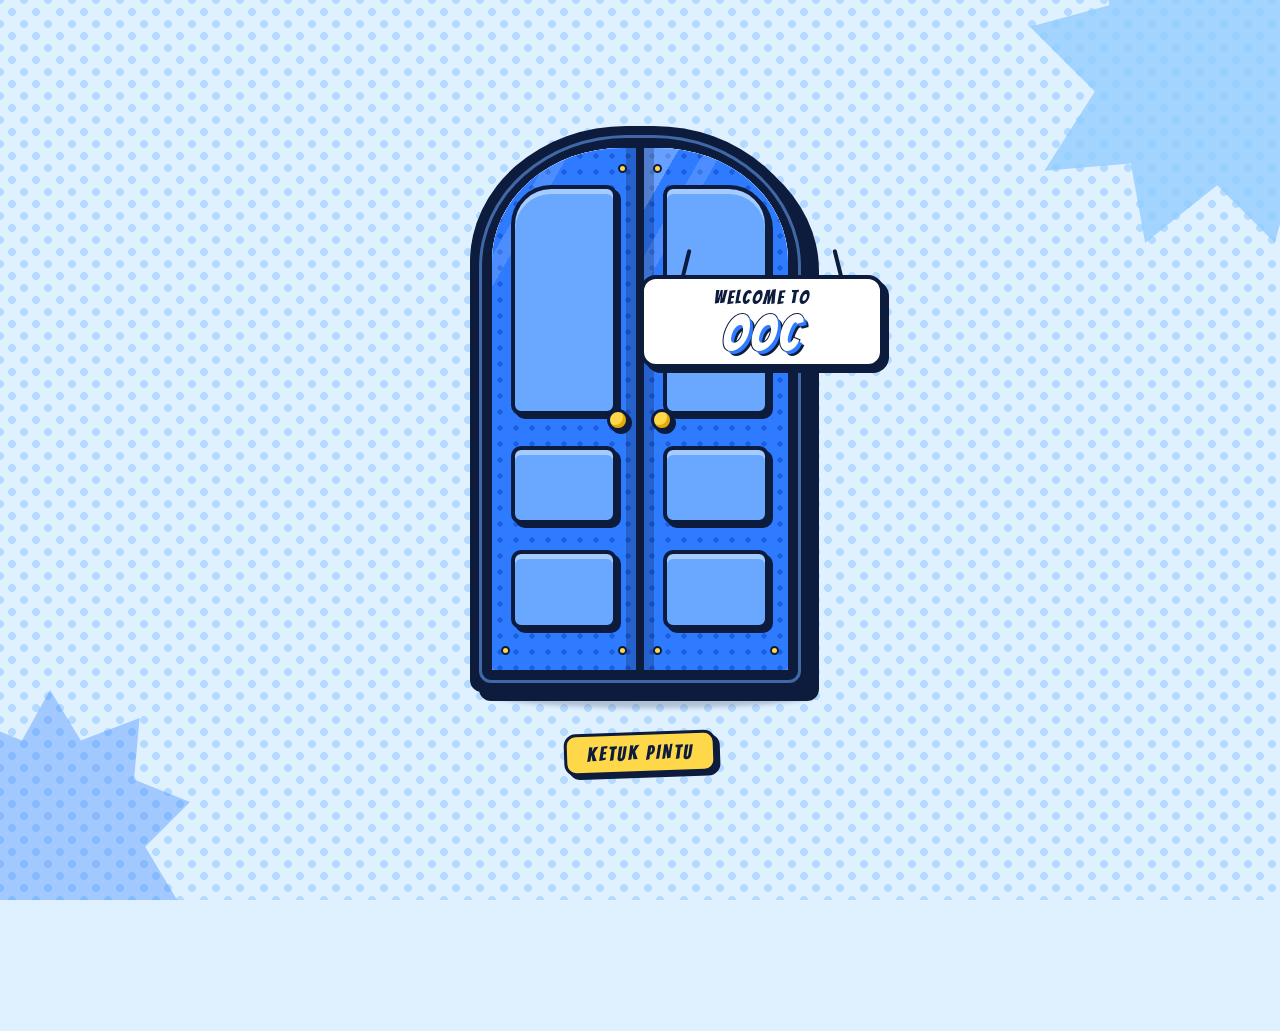
==== commit eb49fcb8: "Add files via upload" ====
--- a/index.html
+++ b/index.html
@@ -4,93 +4,245 @@
     <meta charset="UTF-8">
     <meta name="viewport" content="width=device-width, initial-scale=1.0, viewport-fit=cover">
     <meta name="theme-color" content="#2e7bff">
-    <meta name="robots" content="noindex">
-    <title>OOC Circle - Sedang Maintenance</title>
-    <link href="https://fonts.googleapis.com/css2?family=Bangers&family=Nunito:wght@700;800;900&display=swap" rel="stylesheet">
+    <title>OOC Official - Circle Profile Web</title>
+    <meta name="description" content="OOC Circle: web profil, galeri, agenda, dan buku tamu circle OOC.">
+    <meta name="robots" content="index, follow">
+    <link rel="canonical" href="https://ooc-web.vercel.app/">
+    <meta property="og:type" content="website">
+    <meta property="og:title" content="OOC Official - Circle Profile Web">
+    <meta property="og:description" content="OOC Circle: web profil, galeri, agenda, dan buku tamu circle OOC.">
+    <meta property="og:url" content="https://ooc-web.vercel.app/">
+    <meta property="og:image" content="https://ooc-web.vercel.app/foto-ooc.jpg">
+    <link href="https://fonts.googleapis.com/css2?family=Bangers&family=Nunito:wght@600;700;800;900&display=swap" rel="stylesheet">
+    <script>try{if(localStorage.getItem('ooc-theme')==='normal')document.documentElement.classList.add('theme-normal')}catch(e){}</script>
     <link rel="stylesheet" href="style.css">
+    <link rel="stylesheet" href="theme.css">
 </head>
 <body>
+    <script src="intro.js"></script>
 
     <div class="bg-deco" aria-hidden="true">
         <div class="burst b1"></div>
         <div class="burst b2"></div>
     </div>
 
-    <main class="card maintenance-card">
-        <span class="sticker">Sedang Maintenance</span>
-
-        <div class="gears" aria-hidden="true">
-            <svg class="gear big" viewBox="0 0 100 100">
-                <g fill="#2e7bff" stroke="#0d1b3d" stroke-width="4" stroke-linejoin="round">
-                    <rect x="42" y="2" width="16" height="22" rx="3"/>
-                    <rect x="42" y="2" width="16" height="22" rx="3" transform="rotate(45 50 50)"/>
-                    <rect x="42" y="2" width="16" height="22" rx="3" transform="rotate(90 50 50)"/>
-                    <rect x="42" y="2" width="16" height="22" rx="3" transform="rotate(135 50 50)"/>
-                    <rect x="42" y="2" width="16" height="22" rx="3" transform="rotate(180 50 50)"/>
-                    <rect x="42" y="2" width="16" height="22" rx="3" transform="rotate(225 50 50)"/>
-                    <rect x="42" y="2" width="16" height="22" rx="3" transform="rotate(270 50 50)"/>
-                    <rect x="42" y="2" width="16" height="22" rx="3" transform="rotate(315 50 50)"/>
-                    <circle cx="50" cy="50" r="32"/>
-                </g>
-                <circle cx="50" cy="50" r="13" fill="#eaf5ff" stroke="#0d1b3d" stroke-width="4"/>
-            </svg>
-            <svg class="gear small" viewBox="0 0 100 100">
-                <g fill="#ffd84a" stroke="#0d1b3d" stroke-width="5" stroke-linejoin="round">
-                    <rect x="41" y="2" width="18" height="24" rx="3"/>
-                    <rect x="41" y="2" width="18" height="24" rx="3" transform="rotate(60 50 50)"/>
-                    <rect x="41" y="2" width="18" height="24" rx="3" transform="rotate(120 50 50)"/>
-                    <rect x="41" y="2" width="18" height="24" rx="3" transform="rotate(180 50 50)"/>
-                    <rect x="41" y="2" width="18" height="24" rx="3" transform="rotate(240 50 50)"/>
-                    <rect x="41" y="2" width="18" height="24" rx="3" transform="rotate(300 50 50)"/>
-                    <circle cx="50" cy="50" r="32"/>
-                </g>
-                <circle cx="50" cy="50" r="12" fill="#eaf5ff" stroke="#0d1b3d" stroke-width="5"/>
-            </svg>
+    <a href="#home" class="pill card brand" data-page="home">OOC <b>Circle</b></a>
+
+    <!-- Tab bar bawah (tombol Tools ditambahkan otomatis oleh tools.js) -->
+    <nav class="pill card dock" id="dock" aria-label="Menu utama">
+        <span class="dock-indicator" id="dockIndicator" aria-hidden="true"></span>
+        <a href="#home" data-page="home" class="active"><span class="ico"><svg viewBox="0 0 24 24" aria-hidden="true"><path d="M3 10.5 12 3l9 7.5V20a1 1 0 0 1-1 1h-5v-6H9v6H4a1 1 0 0 1-1-1z"/></svg></span>Beranda</a>
+        <a href="#about" data-page="about"><span class="ico"><svg viewBox="0 0 24 24" aria-hidden="true"><path d="M11 3l1.9 5.1L18 10l-5.1 1.9L11 17l-1.9-5.1L4 10l5.1-1.9z"/><path d="M19 15.5l.7 1.8 1.8.7-1.8.7-.7 1.8-.7-1.8-1.8-.7 1.8-.7z"/></svg></span>Tentang</a>
+        <a href="#members" data-page="members"><span class="ico"><svg viewBox="0 0 24 24" aria-hidden="true"><circle cx="9" cy="8" r="3.2"/><path d="M3 20c0-3.3 2.7-6 6-6s6 2.7 6 6"/><circle cx="17" cy="9" r="2.5"/><path d="M16.2 14.3c2.9-.3 4.8 1.7 4.8 4.7"/></svg></span>Anggota</a>
+        <a href="#gallery" data-page="gallery"><span class="ico"><svg viewBox="0 0 24 24" aria-hidden="true"><rect x="3" y="4" width="18" height="16" rx="3.5"/><circle cx="9" cy="10" r="1.7"/><path d="M3.5 17l5-4.5 4 3.5 3-2.5 5 4"/></svg></span>Galeri</a>
+        <a href="#agenda" data-page="agenda"><span class="ico"><svg viewBox="0 0 24 24" aria-hidden="true"><rect x="3" y="5" width="18" height="16" rx="3.5"/><path d="M3 10h18M8 3v4M16 3v4"/></svg></span>Agenda</a>
+        <a href="#guestbook" data-page="guestbook"><span class="ico"><svg viewBox="0 0 24 24" aria-hidden="true"><path d="M5 4h14a2 2 0 0 1 2 2v9a2 2 0 0 1-2 2h-8l-5 4v-4H5a2 2 0 0 1-2-2V6a2 2 0 0 1 2-2z"/></svg></span>Buku Tamu</a>
+    </nav>
+
+    <main>
+        <!-- ============ BERANDA ============ -->
+        <section class="page active" id="page-home">
+            <div class="hero">
+                <div class="hero-left card">
+                    <span class="sticker">Developer @zett609</span>
+                    <h1>KAMI ADALAH<br><span class="typing" id="typing"></span></h1>
+                    <p class="lead">Platform eksklusif circle modern. Wadah interaksi, tempat merajut solidaritas, dan pusat dokumentasi kebersamaan yang solid serta berkelas.</p>
+                    <div class="hero-actions">
+                        <a href="#members" data-page="members" class="btn btn-primary">LIHAT ANGGOTA</a>
+                        <a href="#about" data-page="about" class="btn">PELAJARI LEBIH</a>
+                    </div>
+                </div>
+                <div class="hero-right card">
+                    <div class="bubble">Halo, Kita OOC!</div>
+                    <div class="photo">
+                        <img src="foto-ooc.jpg" alt="Foto bersama anggota OOC di cermin" style="object-position: center 58%;">
+                    </div>
+                    <div class="hero-cap"><span>🔥 Solid Tanpa Batas</span><span>Active!</span></div>
+                </div>
+            </div>
+        </section>
+
+        <!-- ============ TENTANG ============ -->
+        <section class="page" id="page-about">
+            <div class="page-head">
+                <h2>TENTANG OOC</h2>
+                <p>Kenali circle kami lewat angka dan cerita singkat</p>
+            </div>
+            <div class="stats">
+                <div class="stat card"><h3 data-count="9" data-pad="2">09</h3><p>Member Inti</p></div>
+                <div class="stat card"><h3 data-count="100" data-suffix="%">100%</h3><p>Solidaritas</p></div>
+                <div class="stat card"><h3 data-count="50" data-suffix="+">50+</h3><p>Momen Tersimpan</p></div>
+                <div class="stat card"><h3>24/7</h3><p>Keaktifan Circle</p></div>
+            </div>
+            <div class="about-card card">
+                <h3>SIAPA KAMI?</h3>
+                <p>OOC adalah circle pertemanan yang dibangun di atas kebersamaan. Di sini kami saling dukung, berbagi cerita, dan menyimpan momen-momen terbaik bersama.</p>
+                <a href="#members" data-page="members" class="btn btn-primary">KENALAN SAMA ANGGOTA</a>
+            </div>
+        </section>
+
+        <!-- ============ ANGGOTA ============ -->
+        <section class="page" id="page-members">
+            <div class="page-head">
+                <h2>ANGGOTA OOC</h2>
+                <p>Ketuk kartu untuk lihat profil, atau langsung klik tombol IG / TikTok</p>
+            </div>
+            <div class="toolbar">
+                <input class="search" id="searchMember" type="search" placeholder="🔍 Cari nama anggota..." aria-label="Cari anggota">
+            </div>
+            <div class="members" id="membersGrid"></div>
+        </section>
+
+        <!-- ============ GALERI ============ -->
+        <section class="page" id="page-gallery">
+            <div class="page-head">
+                <h2>GALERI MOMEN</h2>
+                <p>Ketuk foto untuk memperbesar. Foto yang diupload bisa dilihat semua orang.</p>
+            </div>
+            <div class="toolbar">
+                <button class="btn btn-primary" id="openPhotoForm" type="button">＋ UPLOAD FOTO</button>
+            </div>
+            <div class="gallery" id="galleryGrid"></div>
+        </section>
+
+        <!-- ============ AGENDA ============ -->
+        <section class="page" id="page-agenda">
+            <div class="page-head">
+                <h2>AGENDA CIRCLE</h2>
+                <p>Atur jadwal kumpul dan acara OOC berikutnya</p>
+            </div>
+            <div class="countdown card">
+                <small>Acara berikutnya</small>
+                <h3 id="nextTitle">-</h3>
+                <div class="timer" id="timer">
+                    <div><b id="cdD">0</b><span>HARI</span></div>
+                    <div><b id="cdH">00</b><span>JAM</span></div>
+                    <div><b id="cdM">00</b><span>MENIT</span></div>
+                    <div><b id="cdS">00</b><span>DETIK</span></div>
+                </div>
+            </div>
+            <div class="toolbar">
+                <button class="btn btn-primary" id="openEventForm" type="button">＋ TAMBAH AGENDA</button>
+            </div>
+            <div class="agenda" id="agendaList"></div>
+        </section>
+
+        <!-- ============ BUKU TAMU ============ -->
+        <section class="page" id="page-guestbook">
+            <div class="page-head">
+                <h2>BUKU TAMU</h2>
+                <p>Tinggalkan pesan, kesan, atau jejak kunjunganmu di web OOC</p>
+            </div>
+            <form class="form-card card" id="commentForm">
+                <div class="field">
+                    <label for="visitorName">Nama / Panggilan</label>
+                    <input class="input" type="text" id="visitorName" placeholder="Masukkan nama kamu..." maxlength="40" required>
+                </div>
+                <div class="field">
+                    <label for="visitorMsg">Pesan untuk OOC</label>
+                    <textarea class="input" id="visitorMsg" placeholder="Tulis pesan berkesan di sini..." maxlength="300" required></textarea>
+                </div>
+                <div class="emoji-pick" id="emojiPick" role="group" aria-label="Pilih emoji">
+                    <button type="button" class="on" data-e="😊">😊</button>
+                    <button type="button" data-e="🔥">🔥</button>
+                    <button type="button" data-e="💙">💙</button>
+                    <button type="button" data-e="🎉">🎉</button>
+                    <button type="button" data-e="😎">😎</button>
+                </div>
+                <button type="submit" class="btn btn-primary btn-block">KIRIM PESAN</button>
+            </form>
+            <div class="guest-list" id="guestList"></div>
+        </section>
+
+        <!-- Halaman Tools dibuat otomatis oleh tools.js (tab Motion Photo & Quote Chat oleh studio.js) -->
+    </main>
+
+    <footer>&copy; 2026 OOC Circle Official · Gaya Comic 3D</footer>
+
+    <!-- Modal profil anggota -->
+    <div class="overlay" id="memberModal" aria-hidden="true">
+        <div class="sheet card" role="dialog" aria-modal="true" aria-labelledby="mName">
+            <div class="avatar" id="mAvatar"></div>
+            <h3 id="mName"></h3>
+            <span class="role" id="mRole"></span>
+            <p class="bio" id="mBio"></p>
+            <div class="social-row" id="mSocial"></div>
+            <button class="btn btn-block" id="mCopy" type="button">📋 SALIN USERNAME IG</button>
+            <button class="btn btn-block" data-close type="button">TUTUP</button>
         </div>
-
-        <h1>SEDANG DALAM MAINTANCE!</h1>
-
-        <p class="msg">Web OOC Circle sedang diperbarui supaya makin kece. Sebentar lagi kami balik.</p>
-        <p class="sub">Halaman ini otomatis pindah ke web saat perbaikan selesai.</p>
-
-        <button class="btn btn-primary btn-block" id="retry" type="button">CEK LAGI</button>
-        <p class="status" id="status" role="status"></p>
-
-        <p class="foot">&copy; 2026 OOC Circle Official</p>
-    </main>
-
-    <script>
-        const btn = document.getElementById('retry');
-        const statusEl = document.getElementById('status');
-
-        async function stillDown() {
-            try {
-                const r = await fetch('/', { redirect: 'manual', cache: 'no-store' });
-                return r.type === 'opaqueredirect' || !r.ok;
-            } catch (e) {
-                return true;
-            }
-        }
-
-        async function check(manual) {
-            if (manual) {
-                btn.disabled = true;
-                statusEl.textContent = 'Mengecek...';
-            }
-            const down = await stillDown();
-            if (!down) {
-                statusEl.textContent = 'Web sudah aktif! Membuka...';
-                location.replace('/');
-                return;
-            }
-            if (manual) {
-                btn.disabled = false;
-                statusEl.textContent = 'Masih dirapikan. Coba lagi sebentar lagi.';
-            }
-        }
-
-        btn.addEventListener('click', () => check(true));
-        setInterval(() => check(false), 20000);
-    </script>
+    </div>
+
+    <!-- Modal upload foto -->
+    <div class="overlay" id="photoModal" aria-hidden="true">
+        <form class="sheet card" id="photoForm" role="dialog" aria-modal="true" aria-labelledby="photoTitle">
+            <h3 id="photoTitle">UPLOAD FOTO</h3>
+            <div class="field" style="margin-top:14px">
+                <label for="photoFile">Pilih foto (boleh banyak)</label>
+                <input class="input" type="file" id="photoFile" accept="image/*" multiple required>
+                <p class="hint" id="photoInfo">Foto otomatis dikecilkan supaya hemat penyimpanan.</p>
+            </div>
+            <div class="field">
+                <label for="photoCap">Keterangan (opsional)</label>
+                <input class="input" type="text" id="photoCap" placeholder="Contoh: Kumpul di rumah Daffa" maxlength="60">
+            </div>
+            <div class="btn-row">
+                <button class="btn" data-close type="button">BATAL</button>
+                <button class="btn btn-primary" id="photoSave" type="submit">SIMPAN</button>
+            </div>
+        </form>
+    </div>
+
+    <!-- Modal tambah agenda -->
+    <div class="overlay" id="eventModal" aria-hidden="true">
+        <form class="sheet card" id="eventForm" role="dialog" aria-modal="true" aria-labelledby="eventTitleH">
+            <h3 id="eventTitleH">TAMBAH AGENDA</h3>
+            <div class="field" style="margin-top:14px">
+                <label for="evTitle">Nama acara</label>
+                <input class="input" type="text" id="evTitle" placeholder="Contoh: Kumpul Bareng" maxlength="60" required>
+            </div>
+            <div class="field">
+                <label for="evDate">Tanggal &amp; jam</label>
+                <input class="input" type="datetime-local" id="evDate" required>
+            </div>
+            <div class="field">
+                <label for="evPlace">Tempat (opsional)</label>
+                <input class="input" type="text" id="evPlace" placeholder="Contoh: Rumah Mila" maxlength="60">
+            </div>
+            <div class="btn-row">
+                <button class="btn" data-close type="button">BATAL</button>
+                <button class="btn btn-primary" type="submit">SIMPAN</button>
+            </div>
+        </form>
+    </div>
+
+    <!-- Modal konfirmasi hapus -->
+    <div class="overlay" id="confirmModal" aria-hidden="true">
+        <div class="sheet card" role="alertdialog" aria-modal="true" aria-labelledby="cMsg">
+            <h3>YAKIN?</h3>
+            <p id="cMsg" style="margin:8px 0 18px"></p>
+            <div class="btn-row">
+                <button class="btn" id="cNo" type="button">BATAL</button>
+                <button class="btn btn-primary" id="cYes" type="button">YA, HAPUS</button>
+            </div>
+        </div>
+    </div>
+
+    <!-- Lightbox -->
+    <div class="overlay" id="lightbox" aria-hidden="true">
+        <img class="lightbox-img" id="lbImg" alt="">
+    </div>
+
+    <div class="toast" id="toast" role="status"></div>
+
+    <script src="script.js"></script>
+    <script src="music.js"></script>
+    <script src="apk.js"></script>
+    <script src="ai.js"></script>
+    <script src="gram.js"></script>
+    <script src="tools.js"></script>
+    <script src="studio.js"></script>
+    <script src="pdf.js"></script>
+    <script src="notify.js"></script>
+    <script src="theme.js"></script>
 </body>
-</html>
+</html>
--- a/style.css
+++ b/style.css
@@ -23,10 +23,6 @@
     color: var(--ink);
     line-height: 1.5;
     min-height: 100vh;
-    min-height: 100dvh;
-    display: grid;
-    place-items: center;
-    padding: 28px 18px;
     overflow-x: hidden;
     background-color: #dff0ff;
     background-image:
@@ -58,51 +54,6 @@
     box-shadow: var(--shadow);
 }
 
-/* Khusus Card Maintenance agar pas di tengah */
-.maintenance-card {
-    position: relative;
-    width: min(520px, 100%);
-    padding: 34px 26px 28px;
-    text-align: center;
-    transform: rotate(-1deg);
-}
-
-.sticker {
-    position: absolute;
-    top: -18px; left: 18px;
-    padding: 5px 14px;
-    background: var(--yellow);
-    border: var(--line);
-    border-radius: 10px;
-    font-weight: 900;
-    font-size: 0.85rem;
-    box-shadow: 3px 3px 0 var(--ink);
-    transform: rotate(-4deg);
-}
-
-/* Animasi Roda Gigi */
-.gears { position: relative; width: 190px; height: 150px; margin: 6px auto 8px; }
-.gear { position: absolute; display: block; }
-.gear.big { width: 120px; height: 120px; left: 8px; top: 8px; animation: turn 9s linear infinite; }
-.gear.small { width: 78px; height: 78px; right: 8px; bottom: 6px; animation: turn 6s linear infinite reverse; }
-@keyframes turn { to { transform: rotate(360deg); } }
-
-h1 {
-    font-family: var(--font-title);
-    font-weight: 400;
-    font-size: clamp(2.5rem, 12vw, 3.6rem);
-    line-height: 1.05;
-    letter-spacing: 0.04em;
-    color: var(--white);
-    -webkit-text-stroke: 2px var(--ink);
-    paint-order: stroke fill;
-    text-shadow: 4px 4px 0 var(--blue), 6px 6px 0 var(--ink);
-    margin-bottom: 18px;
-}
-
-.msg { margin: 0 auto 6px; max-width: 38ch; font-weight: 700; }
-.sub { margin: 0 auto 22px; max-width: 38ch; font-size: 0.92rem; opacity: 0.8; font-weight: 700; }
-
 .btn {
     display: inline-flex;
     align-items: center;
@@ -126,12 +77,351 @@
 .btn-primary { background: var(--blue); color: var(--white); text-shadow: 2px 2px 0 var(--ink); }
 .btn-primary:hover { background: var(--blue-dark); }
 .btn-block { width: 100%; }
-.btn:disabled { opacity: 0.7; cursor: wait; }
-
-.status { min-height: 1.5em; margin-top: 16px; font-size: 0.9rem; font-weight: 800; }
-.foot { margin-top: 14px; font-size: 0.8rem; font-weight: 800; opacity: 0.7; }
+.btn-sm { padding: 8px 12px; font-family: var(--font-body); font-weight: 900; font-size: 0.85rem; letter-spacing: 0; box-shadow: 3px 3px 0 var(--ink); border-radius: 12px; }
+.btn svg { width: 16px; height: 16px; fill: currentColor; flex-shrink: 0; }
+
+.pill { position: fixed; z-index: 100; }
+.brand {
+    top: 14px; left: 14px;
+    padding: 6px 18px;
+    border-radius: 999px;
+    font-family: var(--font-title);
+    font-size: 1.5rem;
+    letter-spacing: 0.06em;
+    text-decoration: none;
+    color: var(--ink);
+    box-shadow: var(--shadow-sm);
+    transform: rotate(-2deg);
+}
+.brand b { color: var(--blue); font-weight: 400; }
+
+.dock {
+    bottom: calc(14px + env(safe-area-inset-bottom, 0px));
+    left: 50%;
+    transform: translateX(-50%);
+    width: min(600px, calc(100% - 24px));
+    display: flex;
+    padding: 6px;
+    border-radius: 999px;
+    box-shadow: var(--shadow);
+}
+.dock a {
+    position: relative;
+    z-index: 1;
+    flex: 1;
+    display: flex;
+    flex-direction: column;
+    align-items: center;
+    justify-content: center;
+    gap: 1px;
+    padding: 7px 2px 6px;
+    border-radius: 999px;
+    color: var(--ink);
+    text-decoration: none;
+    font-size: 0.66rem;
+    font-weight: 900;
+    white-space: nowrap;
+    transition: color 0.25s, transform 0.2s;
+}
+.dock a:active { transform: scale(0.9); }
+.dock a.active { color: var(--white); }
+.dock .ico { display: grid; place-items: center; height: 26px; }
+.dock .ico svg {
+    width: 24px; height: 24px;
+    fill: none; stroke: currentColor;
+    stroke-width: 2.3;
+    stroke-linecap: round; stroke-linejoin: round;
+}
+.dock-indicator {
+    position: absolute;
+    top: 5px; bottom: 5px; left: 0;
+    width: 0;
+    border-radius: 999px;
+    background: var(--blue);
+    border: 2.5px solid var(--ink);
+    box-shadow: 2px 2px 0 var(--ink);
+    z-index: 0;
+    pointer-events: none;
+    transition: transform 0.45s cubic-bezier(0.34, 1.5, 0.64, 1), width 0.45s cubic-bezier(0.34, 1.5, 0.64, 1);
+}
+
+.page { display: none; min-height: 100vh; padding: 90px 6% 140px; }
+.page.active { display: block; animation: pop 0.4s cubic-bezier(0.34, 1.4, 0.64, 1); }
+@keyframes pop {
+    from { opacity: 0; transform: scale(0.95) translateY(14px); }
+    to { opacity: 1; transform: none; }
+}
+
+.page-head { text-align: center; max-width: 640px; margin: 0 auto 30px; }
+.page-head h2 {
+    font-family: var(--font-title);
+    font-weight: 400;
+    font-size: clamp(2.4rem, 7vw, 3.6rem);
+    letter-spacing: 0.04em;
+    line-height: 1.1;
+    color: var(--white);
+    -webkit-text-stroke: 2px var(--ink);
+    paint-order: stroke fill;
+    text-shadow: 4px 4px 0 var(--blue), 6px 6px 0 var(--ink);
+    margin-bottom: 14px;
+}
+.page-head p { font-weight: 800; }
+
+.toolbar { max-width: 1100px; margin: 0 auto 24px; display: flex; justify-content: center; gap: 12px; flex-wrap: wrap; }
+
+.hero { max-width: 1100px; margin: 0 auto; min-height: calc(100vh - 230px); display: flex; align-items: center; gap: 40px; }
+.hero-left { flex: 1.1; padding: 36px; position: relative; }
+.sticker {
+    display: inline-block;
+    padding: 5px 14px;
+    background: var(--yellow);
+    border: var(--line);
+    border-radius: 10px;
+    font-weight: 900;
+    font-size: 0.85rem;
+    transform: rotate(-3deg);
+    box-shadow: 3px 3px 0 var(--ink);
+    margin-bottom: 18px;
+}
+.hero h1 {
+    font-family: var(--font-title);
+    font-weight: 400;
+    font-size: clamp(2.8rem, 8vw, 5rem);
+    line-height: 1.02;
+    letter-spacing: 0.03em;
+    margin-bottom: 14px;
+}
+.typing {
+    color: var(--blue);
+    text-shadow: 3px 3px 0 var(--ink);
+    border-right: 5px solid var(--ink);
+    padding-right: 6px;
+    white-space: nowrap;
+    animation: caret 0.8s step-end infinite;
+}
+@keyframes caret { 50% { border-color: transparent; } }
+.hero .lead { margin-bottom: 26px; font-weight: 700; }
+.hero-actions { display: flex; gap: 14px; flex-wrap: wrap; }
+
+.hero-right { flex: 1; padding: 12px 12px 8px; position: relative; transform: rotate(2deg); }
+.hero-right .photo { border: var(--line); border-radius: 14px; overflow: hidden; height: 330px; }
+.hero-right img { width: 100%; height: 100%; object-fit: cover; display: block; }
+.hero-cap { display: flex; justify-content: space-between; padding: 10px 6px 4px; font-weight: 900; }
+.hero-cap span:last-child { color: var(--blue); }
+.bubble {
+    position: absolute;
+    top: -22px; left: -14px;
+    z-index: 2;
+    padding: 8px 18px;
+    background: var(--white);
+    border: var(--line);
+    border-radius: 24px;
+    font-family: var(--font-title);
+    font-size: 1.35rem;
+    letter-spacing: 0.05em;
+    box-shadow: var(--shadow-sm);
+    transform: rotate(-6deg);
+}
+.bubble::after {
+    content: "";
+    position: absolute;
+    bottom: -14px; left: 26px;
+    width: 18px; height: 18px;
+    background: var(--white);
+    border-right: var(--line);
+    border-bottom: var(--line);
+    transform: rotate(45deg);
+    border-bottom-right-radius: 4px;
+}
+
+.stats { max-width: 1000px; margin: 0 auto 28px; display: grid; grid-template-columns: repeat(auto-fit, minmax(170px, 1fr)); gap: 20px; }
+.stat { padding: 20px 14px; text-align: center; }
+.stat:nth-child(odd) { transform: rotate(-1.5deg); }
+.stat:nth-child(even) { transform: rotate(1.5deg); }
+.stat h3 { font-family: var(--font-title); font-weight: 400; font-size: 3rem; color: var(--blue); text-shadow: 3px 3px 0 var(--ink); line-height: 1.1; letter-spacing: 0.04em; }
+.stat p { font-weight: 800; }
+
+.about-card { max-width: 780px; margin: 0 auto; padding: 32px; }
+.about-card h3 { font-family: var(--font-title); font-weight: 400; font-size: 1.9rem; letter-spacing: 0.05em; margin-bottom: 8px; }
+.about-card p { margin-bottom: 20px; }
+
+.search {
+    width: min(420px, 100%);
+    padding: 12px 20px;
+    border: var(--line);
+    border-radius: 999px;
+    background: var(--white);
+    font-family: var(--font-body);
+    font-weight: 800;
+    font-size: 1rem;
+    color: var(--ink);
+    box-shadow: var(--shadow-sm);
+}
+.search:focus { outline: none; box-shadow: 4px 4px 0 var(--blue); }
+
+.members { max-width: 1100px; margin: 0 auto; display: grid; grid-template-columns: repeat(auto-fill, minmax(220px, 1fr)); gap: 24px; }
+.member { padding: 24px 18px 20px; text-align: center; cursor: pointer; transition: transform 0.2s, box-shadow 0.2s; }
+.member:nth-child(odd) { transform: rotate(-1.2deg); }
+.member:nth-child(even) { transform: rotate(1.2deg); }
+.member:hover { transform: rotate(0) translate(-3px, -3px); box-shadow: 9px 9px 0 var(--ink); }
+.avatar {
+    width: 84px; height: 84px;
+    margin: 0 auto 12px;
+    border-radius: 50%;
+    border: var(--line);
+    box-shadow: 3px 3px 0 var(--ink);
+    display: grid; place-items: center;
+    font-family: var(--font-title);
+    font-size: 2.6rem;
+    color: var(--white);
+    text-shadow: 2px 2px 0 var(--ink);
+}
+.member h4 { font-family: var(--font-title); font-weight: 400; font-size: 1.7rem; letter-spacing: 0.05em; line-height: 1.2; }
+.role { display: inline-block; margin: 4px 0 14px; padding: 2px 12px; border: 2.5px solid var(--ink); border-radius: 999px; background: var(--sky); font-size: 0.75rem; font-weight: 900; }
+.social-row { display: flex; gap: 10px; }
+.social-row .btn { flex: 1; color: var(--white); }
+.btn.ig { background: linear-gradient(45deg, #f09433, #dc2743 55%, #bc1888); text-shadow: 1px 1px 0 var(--ink); }
+.btn.tt { background: var(--ink); }
+.empty { grid-column: 1 / -1; text-align: center; padding: 30px; font-weight: 800; }
+
+.gallery { max-width: 1100px; margin: 0 auto; display: grid; grid-template-columns: repeat(auto-fill, minmax(230px, 1fr)); gap: 22px; }
+.shot { position: relative; padding: 8px; transition: transform 0.2s, box-shadow 0.2s; }
+.shot:nth-child(odd) { transform: rotate(-1.2deg); }
+.shot:nth-child(even) { transform: rotate(1.2deg); }
+.shot:hover { transform: rotate(0) translate(-3px, -3px); box-shadow: 9px 9px 0 var(--ink); }
+.shot-open { display: block; width: 100%; background: none; border: 0; cursor: zoom-in; text-align: left; color: var(--ink); font-family: inherit; }
+.shot img { width: 100%; height: 190px; object-fit: cover; display: block; border: var(--line); border-radius: 12px; }
+.shot span { display: block; padding: 8px 4px 2px; font-weight: 900; overflow-wrap: anywhere; }
+.del {
+    display: grid; place-items: center;
+    width: 40px; height: 40px;
+    border: var(--line);
+    border-radius: 12px;
+    background: var(--white);
+    color: var(--ink);
+    cursor: pointer;
+    box-shadow: 3px 3px 0 var(--ink);
+    transition: transform 0.12s, background 0.15s, color 0.15s;
+    flex-shrink: 0;
+}
+.del svg { width: 20px; height: 20px; fill: none; stroke: currentColor; stroke-width: 2.3; stroke-linecap: round; stroke-linejoin: round; }
+.del:hover { background: var(--danger); color: var(--white); transform: translate(-1px, -1px); }
+.del:active { transform: translate(3px, 3px); box-shadow: 0 0 0 var(--ink); }
+.shot .del { position: absolute; top: 14px; right: 14px; }
+
+.countdown { max-width: 700px; margin: 0 auto 26px; padding: 26px; text-align: center; }
+.countdown small { font-weight: 900; }
+.countdown h3 { font-family: var(--font-title); font-weight: 400; font-size: 2rem; letter-spacing: 0.05em; margin: 2px 0 14px; }
+.timer { display: flex; gap: 10px; justify-content: center; }
+.timer div { min-width: 70px; padding: 8px 6px; background: var(--pale); border: var(--line); border-radius: 14px; box-shadow: 3px 3px 0 var(--ink); }
+.timer b { display: block; font-family: var(--font-title); font-weight: 400; font-size: 2.1rem; color: var(--blue); line-height: 1.1; font-variant-numeric: tabular-nums; }
+.timer span { font-size: 0.72rem; font-weight: 900; }
+
+.agenda { max-width: 700px; margin: 0 auto; display: grid; gap: 16px; }
+.event { display: flex; gap: 14px; align-items: center; padding: 14px 16px; }
+.event .date {
+    min-width: 62px; padding: 6px 4px;
+    text-align: center;
+    background: var(--blue); color: var(--white);
+    border: var(--line); border-radius: 14px;
+    box-shadow: 3px 3px 0 var(--ink);
+    font-family: var(--font-title); font-size: 1.8rem; line-height: 1;
+    text-shadow: 2px 2px 0 var(--ink);
+}
+.event .date small { display: block; font-size: 0.95rem; letter-spacing: 0.08em; }
+.event .info { flex: 1; min-width: 0; }
+.event h4 { font-size: 1.05rem; font-weight: 900; overflow-wrap: anywhere; }
+.event p { font-size: 0.85rem; font-weight: 700; opacity: 0.8; overflow-wrap: anywhere; }
+.event.done { opacity: 0.55; }
+
+.form-card { max-width: 720px; margin: 0 auto; padding: 28px; }
+.field { margin-bottom: 14px; text-align: left; }
+.field label { display: block; font-weight: 900; font-size: 0.9rem; margin-bottom: 5px; }
+.input {
+    width: 100%;
+    padding: 11px 16px;
+    border: var(--line);
+    border-radius: 14px;
+    background: var(--white);
+    color: var(--ink);
+    font-family: var(--font-body);
+    font-weight: 800;
+    font-size: 1rem;
+}
+.input:focus { outline: none; box-shadow: 4px 4px 0 var(--blue); }
+textarea.input { height: 110px; resize: vertical; }
+input[type="file"].input { padding: 9px 12px; cursor: pointer; font-size: 0.9rem; }
+.hint { font-size: 0.8rem; font-weight: 700; opacity: 0.75; margin-top: 4px; }
+
+.emoji-pick { display: flex; gap: 8px; margin-bottom: 16px; }
+.emoji-pick button {
+    width: 46px; height: 46px;
+    border: var(--line);
+    border-radius: 14px;
+    background: var(--white);
+    font-size: 1.3rem;
+    cursor: pointer;
+    box-shadow: 3px 3px 0 var(--ink);
+    transition: transform 0.12s;
+}
+.emoji-pick button.on { background: var(--yellow); transform: translate(2px, 2px); box-shadow: 1px 1px 0 var(--ink); }
+
+.guest-list { max-width: 720px; margin: 24px auto 0; display: grid; gap: 14px; }
+.guest { padding: 14px 16px; display: flex; gap: 12px; align-items: center; }
+.guest .em { font-size: 1.7rem; }
+.guest .body { flex: 1; min-width: 0; }
+.guest strong { display: block; font-weight: 900; }
+.guest p { font-weight: 700; overflow-wrap: anywhere; }
+
+.overlay {
+    position: fixed; inset: 0; z-index: 300;
+    display: none;
+    align-items: center; justify-content: center;
+    padding: 18px;
+    background: rgba(13, 27, 61, 0.5);
+}
+.overlay.open { display: flex; animation: fade 0.2s ease; }
+@keyframes fade { from { opacity: 0; } to { opacity: 1; } }
+.sheet { width: min(440px, 100%); max-height: 92vh; overflow-y: auto; padding: 28px 24px 24px; text-align: center; animation: pop 0.4s cubic-bezier(0.34, 1.5, 0.64, 1); }
+.sheet h3 { font-family: var(--font-title); font-weight: 400; font-size: 2rem; letter-spacing: 0.05em; line-height: 1.15; }
+.sheet .avatar { width: 96px; height: 96px; font-size: 3rem; }
+.sheet .bio { margin: 6px 0 16px; }
+.sheet .social-row { margin-bottom: 12px; }
+.sheet .btn + .btn { margin-top: 10px; }
+.btn-row { display: flex; gap: 12px; }
+.btn-row .btn { flex: 1; }
+.lightbox-img { max-width: min(900px, 100%); max-height: 84vh; border: 4px solid var(--ink); border-radius: 18px; box-shadow: 8px 8px 0 var(--ink); background: var(--white); }
+
+.toast {
+    position: fixed; left: 50%; bottom: 105px;
+    transform: translate(-50%, 30px) rotate(-1deg);
+    padding: 10px 22px;
+    background: var(--yellow);
+    border: var(--line);
+    border-radius: 14px;
+    box-shadow: var(--shadow-sm);
+    font-weight: 900;
+    opacity: 0; pointer-events: none;
+    z-index: 400;
+    transition: all 0.3s cubic-bezier(0.34, 1.5, 0.64, 1);
+    max-width: calc(100% - 30px);
+    text-align: center;
+}
+.toast.show { opacity: 1; transform: translate(-50%, 0) rotate(-1deg); }
+
+footer { text-align: center; padding: 0 6% 110px; font-weight: 800; font-size: 0.88rem; }
+
+@media (max-width: 860px) {
+    .hero { flex-direction: column; min-height: 0; gap: 34px; }
+    .hero-left { padding: 26px 22px; text-align: center; }
+    .hero-actions { justify-content: center; }
+    .hero-right { width: 100%; }
+    .hero-right .photo { height: 260px; }
+    .dock a { font-size: 0.6rem; }
+    .page { padding: 84px 5% 140px; }
+}
 
 @media (prefers-reduced-motion: reduce) {
-    .gear, .burst { animation: none; }
+    .burst, .typing, .page.active, .sheet, .overlay.open { animation: none; }
     * { transition: none !important; }
-}
+}
--- a/theme.css
+++ b/theme.css
@@ -0,0 +1,131 @@
+/* =====================================================
+   OOC Circle - Tampilan "Biasa" (bukan komik)
+   Aktif hanya kalau <html> punya class "theme-normal".
+   Tombol pengganti ada di pojok kanan atas (theme.js).
+   OOCgram (.g-root) tidak ikut berubah.
+   ===================================================== */
+
+/* ---------- Tombol ganti tampilan (selalu ada) ---------- */
+.th-btn {
+    position: fixed; top: 16px; right: 70px; z-index: 101;
+    width: 42px; height: 42px; padding: 0; display: grid; place-items: center; cursor: pointer;
+    background: #fff; color: var(--ink, #0d1b3d);
+    border: 3px solid var(--ink, #0d1b3d); border-radius: 50%;
+    box-shadow: 3px 3px 0 var(--ink, #0d1b3d);
+    transition: transform .12s, box-shadow .12s;
+}
+.th-btn:active { transform: translate(3px, 3px); box-shadow: 0 0 0 var(--ink, #0d1b3d); }
+.th-btn svg { width: 22px; height: 22px; stroke: currentColor; stroke-width: 2.2; fill: none; }
+.th-btn svg path { fill: currentColor; }
+
+/* ---------- Warna & variabel ---------- */
+html.theme-normal {
+    --ink: #1f2937;
+    --blue: #2563eb;
+    --blue-dark: #1d4ed8;
+    --sky: #dbeafe;
+    --pale: #f1f5f9;
+    --yellow: #fde68a;
+    --danger: #ef4444;
+    --line: 1px solid #d9dee7;
+    --shadow: 0 6px 20px rgba(15, 23, 42, .08);
+    --shadow-sm: 0 1px 3px rgba(15, 23, 42, .12);
+    --font-title: "Nunito", system-ui, -apple-system, "Segoe UI", sans-serif;
+}
+
+html.theme-normal body {
+    background-image: none !important;
+    background-color: #f3f5f9 !important;
+}
+html.theme-normal .bg-deco { display: none !important; }
+
+/* ---------- Ratakan semua efek komik (kecuali OOCgram) ---------- */
+html.theme-normal *:not(.g-root):not(.g-root *) {
+    text-shadow: none !important;
+    -webkit-text-stroke: 0 !important;
+}
+html.theme-normal [class]:not(.g-root):not(.g-root *) {
+    box-shadow: none !important;
+    border-width: 1px !important;
+    border-color: rgba(15, 23, 42, .14) !important;
+    font-family: var(--font-body) !important;
+}
+
+/* bayangan lembut untuk kartu, dialog, dock */
+html.theme-normal .card:not(.g-root *),
+html.theme-normal .sheet:not(.g-root *),
+html.theme-normal .nf-card:not(.g-root *),
+html.theme-normal .nf-sheet:not(.g-root *),
+html.theme-normal .nf-pwbox:not(.g-root *),
+html.theme-normal .dock:not(.g-root *),
+html.theme-normal .th-btn,
+html.theme-normal .toast {
+    box-shadow: var(--shadow) !important;
+}
+html.theme-normal .btn:not(.g-root *),
+html.theme-normal .del,
+html.theme-normal .search,
+html.theme-normal .input,
+html.theme-normal .timer div,
+html.theme-normal .emoji-pick button {
+    box-shadow: var(--shadow-sm) !important;
+}
+
+/* ---------- Bentuk ---------- */
+html.theme-normal .card:not(.g-root *),
+html.theme-normal .sheet:not(.g-root *) { border-radius: 16px !important; }
+html.theme-normal .btn:not(.g-root *) { border-radius: 10px !important; letter-spacing: 0 !important; }
+html.theme-normal .th-btn { border-color: rgba(15, 23, 42, .14) !important; border-width: 1px !important; }
+
+/* miring-miring komik dimatikan */
+html.theme-normal .brand,
+html.theme-normal .sticker,
+html.theme-normal .hero-right,
+html.theme-normal .bubble,
+html.theme-normal .stat,
+html.theme-normal .member,
+html.theme-normal .shot { transform: none !important; }
+html.theme-normal .member:hover,
+html.theme-normal .shot:hover { transform: translateY(-2px) !important; box-shadow: 0 10px 24px rgba(15, 23, 42, .12) !important; }
+html.theme-normal .btn:hover { transform: none !important; }
+html.theme-normal .btn:active { transform: scale(.98) !important; }
+html.theme-normal .toast { transform: translate(-50%, 30px) !important; }
+html.theme-normal .toast.show { transform: translate(-50%, 0) !important; }
+html.theme-normal .tool-tabs .btn.on { transform: none !important; }
+
+/* ---------- Teks ---------- */
+html.theme-normal h1,
+html.theme-normal h2,
+html.theme-normal h3,
+html.theme-normal h4,
+html.theme-normal .brand,
+html.theme-normal .btn:not(.g-root *),
+html.theme-normal .stat h3,
+html.theme-normal .timer b,
+html.theme-normal .calc-screen b,
+html.theme-normal .avatar,
+html.theme-normal .bubble,
+html.theme-normal .event .date,
+html.theme-normal .role {
+    font-weight: 800 !important;
+    letter-spacing: 0 !important;
+}
+html.theme-normal .page-head h2 {
+    color: var(--ink) !important;
+    font-size: clamp(1.9rem, 6vw, 2.6rem) !important;
+}
+html.theme-normal .hero h1 { font-size: clamp(2.2rem, 7vw, 3.6rem) !important; line-height: 1.1 !important; }
+html.theme-normal .typing { border-right-width: 3px !important; }
+html.theme-normal .stat h3 { font-size: 2.3rem !important; }
+html.theme-normal .brand b { color: var(--blue); }
+html.theme-normal .btn-primary { border-color: transparent !important; }
+html.theme-normal .tool-tabs .btn.on { background: var(--blue) !important; color: #fff !important; border-color: transparent !important; }
+html.theme-normal .calc-key.op { background: #fef3c7 !important; }
+html.theme-normal .input:focus,
+html.theme-normal .search:focus {
+    border-color: var(--blue) !important;
+    box-shadow: 0 0 0 3px rgba(37, 99, 235, .15) !important;
+}
+html.theme-normal .dock a.active { color: #fff; }
+html.theme-normal .dock-indicator { border-color: transparent !important; }
+html.theme-normal .apk-bar i { animation-duration: 1.4s; }
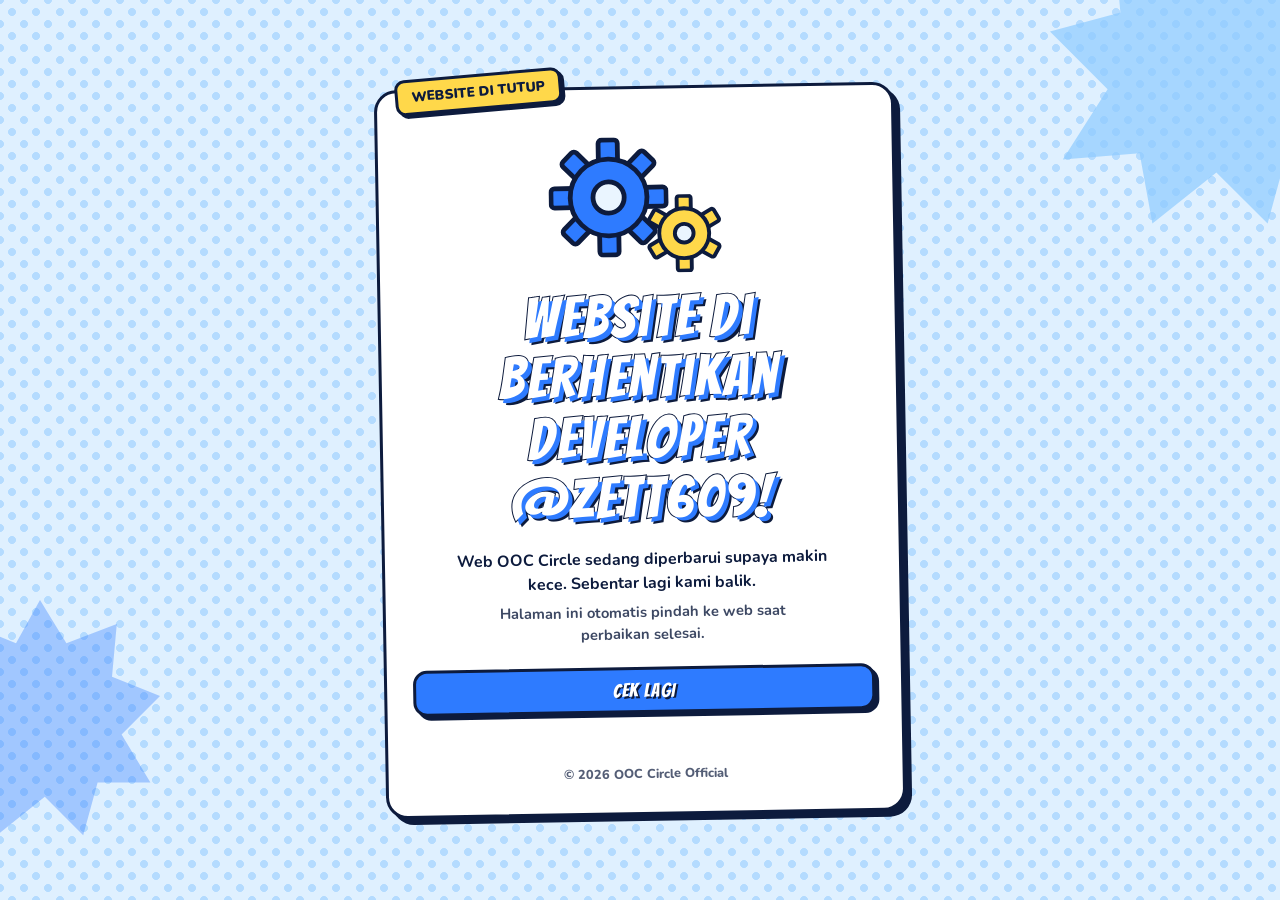
==== commit 0a86a44b: "Add files via upload" ====
--- a/index.html
+++ b/index.html
@@ -4,245 +4,93 @@
     <meta charset="UTF-8">
     <meta name="viewport" content="width=device-width, initial-scale=1.0, viewport-fit=cover">
     <meta name="theme-color" content="#2e7bff">
-    <title>OOC Official - Circle Profile Web</title>
-    <meta name="description" content="OOC Circle: web profil, galeri, agenda, dan buku tamu circle OOC.">
-    <meta name="robots" content="index, follow">
-    <link rel="canonical" href="https://ooc-web.vercel.app/">
-    <meta property="og:type" content="website">
-    <meta property="og:title" content="OOC Official - Circle Profile Web">
-    <meta property="og:description" content="OOC Circle: web profil, galeri, agenda, dan buku tamu circle OOC.">
-    <meta property="og:url" content="https://ooc-web.vercel.app/">
-    <meta property="og:image" content="https://ooc-web.vercel.app/foto-ooc.jpg">
-    <link href="https://fonts.googleapis.com/css2?family=Bangers&family=Nunito:wght@600;700;800;900&display=swap" rel="stylesheet">
-    <script>try{if(localStorage.getItem('ooc-theme')==='normal')document.documentElement.classList.add('theme-normal')}catch(e){}</script>
+    <meta name="robots" content="noindex">
+    <title>OOC Circle - Project Resmi Berhenti Total</title>
+    <link href="https://fonts.googleapis.com/css2?family=Bangers&family=Nunito:wght@700;800;900&display=swap" rel="stylesheet">
     <link rel="stylesheet" href="style.css">
-    <link rel="stylesheet" href="theme.css">
 </head>
 <body>
-    <script src="intro.js"></script>
 
     <div class="bg-deco" aria-hidden="true">
         <div class="burst b1"></div>
         <div class="burst b2"></div>
     </div>
 
-    <a href="#home" class="pill card brand" data-page="home">OOC <b>Circle</b></a>
+    <main class="card maintenance-card">
+        <span class="sticker">WEBSITE DI TUTUP</span>
 
-    <!-- Tab bar bawah (tombol Tools ditambahkan otomatis oleh tools.js) -->
-    <nav class="pill card dock" id="dock" aria-label="Menu utama">
-        <span class="dock-indicator" id="dockIndicator" aria-hidden="true"></span>
-        <a href="#home" data-page="home" class="active"><span class="ico"><svg viewBox="0 0 24 24" aria-hidden="true"><path d="M3 10.5 12 3l9 7.5V20a1 1 0 0 1-1 1h-5v-6H9v6H4a1 1 0 0 1-1-1z"/></svg></span>Beranda</a>
-        <a href="#about" data-page="about"><span class="ico"><svg viewBox="0 0 24 24" aria-hidden="true"><path d="M11 3l1.9 5.1L18 10l-5.1 1.9L11 17l-1.9-5.1L4 10l5.1-1.9z"/><path d="M19 15.5l.7 1.8 1.8.7-1.8.7-.7 1.8-.7-1.8-1.8-.7 1.8-.7z"/></svg></span>Tentang</a>
-        <a href="#members" data-page="members"><span class="ico"><svg viewBox="0 0 24 24" aria-hidden="true"><circle cx="9" cy="8" r="3.2"/><path d="M3 20c0-3.3 2.7-6 6-6s6 2.7 6 6"/><circle cx="17" cy="9" r="2.5"/><path d="M16.2 14.3c2.9-.3 4.8 1.7 4.8 4.7"/></svg></span>Anggota</a>
-        <a href="#gallery" data-page="gallery"><span class="ico"><svg viewBox="0 0 24 24" aria-hidden="true"><rect x="3" y="4" width="18" height="16" rx="3.5"/><circle cx="9" cy="10" r="1.7"/><path d="M3.5 17l5-4.5 4 3.5 3-2.5 5 4"/></svg></span>Galeri</a>
-        <a href="#agenda" data-page="agenda"><span class="ico"><svg viewBox="0 0 24 24" aria-hidden="true"><rect x="3" y="5" width="18" height="16" rx="3.5"/><path d="M3 10h18M8 3v4M16 3v4"/></svg></span>Agenda</a>
-        <a href="#guestbook" data-page="guestbook"><span class="ico"><svg viewBox="0 0 24 24" aria-hidden="true"><path d="M5 4h14a2 2 0 0 1 2 2v9a2 2 0 0 1-2 2h-8l-5 4v-4H5a2 2 0 0 1-2-2V6a2 2 0 0 1 2-2z"/></svg></span>Buku Tamu</a>
-    </nav>
+        <div class="gears" aria-hidden="true">
+            <svg class="gear big" viewBox="0 0 100 100">
+                <g fill="#2e7bff" stroke="#0d1b3d" stroke-width="4" stroke-linejoin="round">
+                    <rect x="42" y="2" width="16" height="22" rx="3"/>
+                    <rect x="42" y="2" width="16" height="22" rx="3" transform="rotate(45 50 50)"/>
+                    <rect x="42" y="2" width="16" height="22" rx="3" transform="rotate(90 50 50)"/>
+                    <rect x="42" y="2" width="16" height="22" rx="3" transform="rotate(135 50 50)"/>
+                    <rect x="42" y="2" width="16" height="22" rx="3" transform="rotate(180 50 50)"/>
+                    <rect x="42" y="2" width="16" height="22" rx="3" transform="rotate(225 50 50)"/>
+                    <rect x="42" y="2" width="16" height="22" rx="3" transform="rotate(270 50 50)"/>
+                    <rect x="42" y="2" width="16" height="22" rx="3" transform="rotate(315 50 50)"/>
+                    <circle cx="50" cy="50" r="32"/>
+                </g>
+                <circle cx="50" cy="50" r="13" fill="#eaf5ff" stroke="#0d1b3d" stroke-width="4"/>
+            </svg>
+            <svg class="gear small" viewBox="0 0 100 100">
+                <g fill="#ffd84a" stroke="#0d1b3d" stroke-width="5" stroke-linejoin="round">
+                    <rect x="41" y="2" width="18" height="24" rx="3"/>
+                    <rect x="41" y="2" width="18" height="24" rx="3" transform="rotate(60 50 50)"/>
+                    <rect x="41" y="2" width="18" height="24" rx="3" transform="rotate(120 50 50)"/>
+                    <rect x="41" y="2" width="18" height="24" rx="3" transform="rotate(180 50 50)"/>
+                    <rect x="41" y="2" width="18" height="24" rx="3" transform="rotate(240 50 50)"/>
+                    <rect x="41" y="2" width="18" height="24" rx="3" transform="rotate(300 50 50)"/>
+                    <circle cx="50" cy="50" r="32"/>
+                </g>
+                <circle cx="50" cy="50" r="12" fill="#eaf5ff" stroke="#0d1b3d" stroke-width="5"/>
+            </svg>
+        </div>
 
-    <main>
-        <!-- ============ BERANDA ============ -->
-        <section class="page active" id="page-home">
-            <div class="hero">
-                <div class="hero-left card">
-                    <span class="sticker">Developer @zett609</span>
-                    <h1>KAMI ADALAH<br><span class="typing" id="typing"></span></h1>
-                    <p class="lead">Platform eksklusif circle modern. Wadah interaksi, tempat merajut solidaritas, dan pusat dokumentasi kebersamaan yang solid serta berkelas.</p>
-                    <div class="hero-actions">
-                        <a href="#members" data-page="members" class="btn btn-primary">LIHAT ANGGOTA</a>
-                        <a href="#about" data-page="about" class="btn">PELAJARI LEBIH</a>
-                    </div>
-                </div>
-                <div class="hero-right card">
-                    <div class="bubble">Halo, Kita OOC!</div>
-                    <div class="photo">
-                        <img src="foto-ooc.jpg" alt="Foto bersama anggota OOC di cermin" style="object-position: center 58%;">
-                    </div>
-                    <div class="hero-cap"><span>🔥 Solid Tanpa Batas</span><span>Active!</span></div>
-                </div>
-            </div>
-        </section>
+        <h1>Website Di berhentikan Developer @zett609!</h1>
 
-        <!-- ============ TENTANG ============ -->
-        <section class="page" id="page-about">
-            <div class="page-head">
-                <h2>TENTANG OOC</h2>
-                <p>Kenali circle kami lewat angka dan cerita singkat</p>
-            </div>
-            <div class="stats">
-                <div class="stat card"><h3 data-count="9" data-pad="2">09</h3><p>Member Inti</p></div>
-                <div class="stat card"><h3 data-count="100" data-suffix="%">100%</h3><p>Solidaritas</p></div>
-                <div class="stat card"><h3 data-count="50" data-suffix="+">50+</h3><p>Momen Tersimpan</p></div>
-                <div class="stat card"><h3>24/7</h3><p>Keaktifan Circle</p></div>
-            </div>
-            <div class="about-card card">
-                <h3>SIAPA KAMI?</h3>
-                <p>OOC adalah circle pertemanan yang dibangun di atas kebersamaan. Di sini kami saling dukung, berbagi cerita, dan menyimpan momen-momen terbaik bersama.</p>
-                <a href="#members" data-page="members" class="btn btn-primary">KENALAN SAMA ANGGOTA</a>
-            </div>
-        </section>
+        <p class="msg">Web OOC Circle sedang diperbarui supaya makin kece. Sebentar lagi kami balik.</p>
+        <p class="sub">Halaman ini otomatis pindah ke web saat perbaikan selesai.</p>
 
-        <!-- ============ ANGGOTA ============ -->
-        <section class="page" id="page-members">
-            <div class="page-head">
-                <h2>ANGGOTA OOC</h2>
-                <p>Ketuk kartu untuk lihat profil, atau langsung klik tombol IG / TikTok</p>
-            </div>
-            <div class="toolbar">
-                <input class="search" id="searchMember" type="search" placeholder="🔍 Cari nama anggota..." aria-label="Cari anggota">
-            </div>
-            <div class="members" id="membersGrid"></div>
-        </section>
+        <button class="btn btn-primary btn-block" id="retry" type="button">CEK LAGI</button>
+        <p class="status" id="status" role="status"></p>
 
-        <!-- ============ GALERI ============ -->
-        <section class="page" id="page-gallery">
-            <div class="page-head">
-                <h2>GALERI MOMEN</h2>
-                <p>Ketuk foto untuk memperbesar. Foto yang diupload bisa dilihat semua orang.</p>
-            </div>
-            <div class="toolbar">
-                <button class="btn btn-primary" id="openPhotoForm" type="button">＋ UPLOAD FOTO</button>
-            </div>
-            <div class="gallery" id="galleryGrid"></div>
-        </section>
-
-        <!-- ============ AGENDA ============ -->
-        <section class="page" id="page-agenda">
-            <div class="page-head">
-                <h2>AGENDA CIRCLE</h2>
-                <p>Atur jadwal kumpul dan acara OOC berikutnya</p>
-            </div>
-            <div class="countdown card">
-                <small>Acara berikutnya</small>
-                <h3 id="nextTitle">-</h3>
-                <div class="timer" id="timer">
-                    <div><b id="cdD">0</b><span>HARI</span></div>
-                    <div><b id="cdH">00</b><span>JAM</span></div>
-                    <div><b id="cdM">00</b><span>MENIT</span></div>
-                    <div><b id="cdS">00</b><span>DETIK</span></div>
-                </div>
-            </div>
-            <div class="toolbar">
-                <button class="btn btn-primary" id="openEventForm" type="button">＋ TAMBAH AGENDA</button>
-            </div>
-            <div class="agenda" id="agendaList"></div>
-        </section>
-
-        <!-- ============ BUKU TAMU ============ -->
-        <section class="page" id="page-guestbook">
-            <div class="page-head">
-                <h2>BUKU TAMU</h2>
-                <p>Tinggalkan pesan, kesan, atau jejak kunjunganmu di web OOC</p>
-            </div>
-            <form class="form-card card" id="commentForm">
-                <div class="field">
-                    <label for="visitorName">Nama / Panggilan</label>
-                    <input class="input" type="text" id="visitorName" placeholder="Masukkan nama kamu..." maxlength="40" required>
-                </div>
-                <div class="field">
-                    <label for="visitorMsg">Pesan untuk OOC</label>
-                    <textarea class="input" id="visitorMsg" placeholder="Tulis pesan berkesan di sini..." maxlength="300" required></textarea>
-                </div>
-                <div class="emoji-pick" id="emojiPick" role="group" aria-label="Pilih emoji">
-                    <button type="button" class="on" data-e="😊">😊</button>
-                    <button type="button" data-e="🔥">🔥</button>
-                    <button type="button" data-e="💙">💙</button>
-                    <button type="button" data-e="🎉">🎉</button>
-                    <button type="button" data-e="😎">😎</button>
-                </div>
-                <button type="submit" class="btn btn-primary btn-block">KIRIM PESAN</button>
-            </form>
-            <div class="guest-list" id="guestList"></div>
-        </section>
-
-        <!-- Halaman Tools dibuat otomatis oleh tools.js (tab Motion Photo & Quote Chat oleh studio.js) -->
+        <p class="foot">&copy; 2026 OOC Circle Official</p>
     </main>
 
-    <footer>&copy; 2026 OOC Circle Official · Gaya Comic 3D</footer>
+    <script>
+        const btn = document.getElementById('retry');
+        const statusEl = document.getElementById('status');
 
-    <!-- Modal profil anggota -->
-    <div class="overlay" id="memberModal" aria-hidden="true">
-        <div class="sheet card" role="dialog" aria-modal="true" aria-labelledby="mName">
-            <div class="avatar" id="mAvatar"></div>
-            <h3 id="mName"></h3>
-            <span class="role" id="mRole"></span>
-            <p class="bio" id="mBio"></p>
-            <div class="social-row" id="mSocial"></div>
-            <button class="btn btn-block" id="mCopy" type="button">📋 SALIN USERNAME IG</button>
-            <button class="btn btn-block" data-close type="button">TUTUP</button>
-        </div>
-    </div>
+        async function stillDown() {
+            try {
+                const r = await fetch('/', { redirect: 'manual', cache: 'no-store' });
+                return r.type === 'opaqueredirect' || !r.ok;
+            } catch (e) {
+                return true;
+            }
+        }
 
-    <!-- Modal upload foto -->
-    <div class="overlay" id="photoModal" aria-hidden="true">
-        <form class="sheet card" id="photoForm" role="dialog" aria-modal="true" aria-labelledby="photoTitle">
-            <h3 id="photoTitle">UPLOAD FOTO</h3>
-            <div class="field" style="margin-top:14px">
-                <label for="photoFile">Pilih foto (boleh banyak)</label>
-                <input class="input" type="file" id="photoFile" accept="image/*" multiple required>
-                <p class="hint" id="photoInfo">Foto otomatis dikecilkan supaya hemat penyimpanan.</p>
-            </div>
-            <div class="field">
-                <label for="photoCap">Keterangan (opsional)</label>
-                <input class="input" type="text" id="photoCap" placeholder="Contoh: Kumpul di rumah Daffa" maxlength="60">
-            </div>
-            <div class="btn-row">
-                <button class="btn" data-close type="button">BATAL</button>
-                <button class="btn btn-primary" id="photoSave" type="submit">SIMPAN</button>
-            </div>
-        </form>
-    </div>
+        async function check(manual) {
+            if (manual) {
+                btn.disabled = true;
+                statusEl.textContent = 'Mengecek...';
+            }
+            const down = await stillDown();
+            if (!down) {
+                statusEl.textContent = 'Web sudah aktif! Membuka...';
+                location.replace('/');
+                return;
+            }
+            if (manual) {
+                btn.disabled = false;
+                statusEl.textContent = 'Masih dirapikan. Coba lagi sebentar lagi.';
+            }
+        }
 
-    <!-- Modal tambah agenda -->
-    <div class="overlay" id="eventModal" aria-hidden="true">
-        <form class="sheet card" id="eventForm" role="dialog" aria-modal="true" aria-labelledby="eventTitleH">
-            <h3 id="eventTitleH">TAMBAH AGENDA</h3>
-            <div class="field" style="margin-top:14px">
-                <label for="evTitle">Nama acara</label>
-                <input class="input" type="text" id="evTitle" placeholder="Contoh: Kumpul Bareng" maxlength="60" required>
-            </div>
-            <div class="field">
-                <label for="evDate">Tanggal &amp; jam</label>
-                <input class="input" type="datetime-local" id="evDate" required>
-            </div>
-            <div class="field">
-                <label for="evPlace">Tempat (opsional)</label>
-                <input class="input" type="text" id="evPlace" placeholder="Contoh: Rumah Mila" maxlength="60">
-            </div>
-            <div class="btn-row">
-                <button class="btn" data-close type="button">BATAL</button>
-                <button class="btn btn-primary" type="submit">SIMPAN</button>
-            </div>
-        </form>
-    </div>
-
-    <!-- Modal konfirmasi hapus -->
-    <div class="overlay" id="confirmModal" aria-hidden="true">
-        <div class="sheet card" role="alertdialog" aria-modal="true" aria-labelledby="cMsg">
-            <h3>YAKIN?</h3>
-            <p id="cMsg" style="margin:8px 0 18px"></p>
-            <div class="btn-row">
-                <button class="btn" id="cNo" type="button">BATAL</button>
-                <button class="btn btn-primary" id="cYes" type="button">YA, HAPUS</button>
-            </div>
-        </div>
-    </div>
-
-    <!-- Lightbox -->
-    <div class="overlay" id="lightbox" aria-hidden="true">
-        <img class="lightbox-img" id="lbImg" alt="">
-    </div>
-
-    <div class="toast" id="toast" role="status"></div>
-
-    <script src="script.js"></script>
-    <script src="music.js"></script>
-    <script src="apk.js"></script>
-    <script src="ai.js"></script>
-    <script src="gram.js"></script>
-    <script src="tools.js"></script>
-    <script src="studio.js"></script>
-    <script src="pdf.js"></script>
-    <script src="notify.js"></script>
-    <script src="theme.js"></script>
+        btn.addEventListener('click', () => check(true));
+        setInterval(() => check(false), 20000);
+    </script>
 </body>
-</html>+</html>
--- a/style.css
+++ b/style.css
@@ -23,6 +23,10 @@
     color: var(--ink);
     line-height: 1.5;
     min-height: 100vh;
+    min-height: 100dvh;
+    display: grid;
+    place-items: center;
+    padding: 28px 18px;
     overflow-x: hidden;
     background-color: #dff0ff;
     background-image:
@@ -54,6 +58,51 @@
     box-shadow: var(--shadow);
 }
 
+/* Khusus Card Maintenance agar pas di tengah */
+.maintenance-card {
+    position: relative;
+    width: min(520px, 100%);
+    padding: 34px 26px 28px;
+    text-align: center;
+    transform: rotate(-1deg);
+}
+
+.sticker {
+    position: absolute;
+    top: -18px; left: 18px;
+    padding: 5px 14px;
+    background: var(--yellow);
+    border: var(--line);
+    border-radius: 10px;
+    font-weight: 900;
+    font-size: 0.85rem;
+    box-shadow: 3px 3px 0 var(--ink);
+    transform: rotate(-4deg);
+}
+
+/* Animasi Roda Gigi */
+.gears { position: relative; width: 190px; height: 150px; margin: 6px auto 8px; }
+.gear { position: absolute; display: block; }
+.gear.big { width: 120px; height: 120px; left: 8px; top: 8px; animation: turn 9s linear infinite; }
+.gear.small { width: 78px; height: 78px; right: 8px; bottom: 6px; animation: turn 6s linear infinite reverse; }
+@keyframes turn { to { transform: rotate(360deg); } }
+
+h1 {
+    font-family: var(--font-title);
+    font-weight: 400;
+    font-size: clamp(2.5rem, 12vw, 3.6rem);
+    line-height: 1.05;
+    letter-spacing: 0.04em;
+    color: var(--white);
+    -webkit-text-stroke: 2px var(--ink);
+    paint-order: stroke fill;
+    text-shadow: 4px 4px 0 var(--blue), 6px 6px 0 var(--ink);
+    margin-bottom: 18px;
+}
+
+.msg { margin: 0 auto 6px; max-width: 38ch; font-weight: 700; }
+.sub { margin: 0 auto 22px; max-width: 38ch; font-size: 0.92rem; opacity: 0.8; font-weight: 700; }
+
 .btn {
     display: inline-flex;
     align-items: center;
@@ -77,351 +126,12 @@
 .btn-primary { background: var(--blue); color: var(--white); text-shadow: 2px 2px 0 var(--ink); }
 .btn-primary:hover { background: var(--blue-dark); }
 .btn-block { width: 100%; }
-.btn-sm { padding: 8px 12px; font-family: var(--font-body); font-weight: 900; font-size: 0.85rem; letter-spacing: 0; box-shadow: 3px 3px 0 var(--ink); border-radius: 12px; }
-.btn svg { width: 16px; height: 16px; fill: currentColor; flex-shrink: 0; }
+.btn:disabled { opacity: 0.7; cursor: wait; }
 
-.pill { position: fixed; z-index: 100; }
-.brand {
-    top: 14px; left: 14px;
-    padding: 6px 18px;
-    border-radius: 999px;
-    font-family: var(--font-title);
-    font-size: 1.5rem;
-    letter-spacing: 0.06em;
-    text-decoration: none;
-    color: var(--ink);
-    box-shadow: var(--shadow-sm);
-    transform: rotate(-2deg);
-}
-.brand b { color: var(--blue); font-weight: 400; }
-
-.dock {
-    bottom: calc(14px + env(safe-area-inset-bottom, 0px));
-    left: 50%;
-    transform: translateX(-50%);
-    width: min(600px, calc(100% - 24px));
-    display: flex;
-    padding: 6px;
-    border-radius: 999px;
-    box-shadow: var(--shadow);
-}
-.dock a {
-    position: relative;
-    z-index: 1;
-    flex: 1;
-    display: flex;
-    flex-direction: column;
-    align-items: center;
-    justify-content: center;
-    gap: 1px;
-    padding: 7px 2px 6px;
-    border-radius: 999px;
-    color: var(--ink);
-    text-decoration: none;
-    font-size: 0.66rem;
-    font-weight: 900;
-    white-space: nowrap;
-    transition: color 0.25s, transform 0.2s;
-}
-.dock a:active { transform: scale(0.9); }
-.dock a.active { color: var(--white); }
-.dock .ico { display: grid; place-items: center; height: 26px; }
-.dock .ico svg {
-    width: 24px; height: 24px;
-    fill: none; stroke: currentColor;
-    stroke-width: 2.3;
-    stroke-linecap: round; stroke-linejoin: round;
-}
-.dock-indicator {
-    position: absolute;
-    top: 5px; bottom: 5px; left: 0;
-    width: 0;
-    border-radius: 999px;
-    background: var(--blue);
-    border: 2.5px solid var(--ink);
-    box-shadow: 2px 2px 0 var(--ink);
-    z-index: 0;
-    pointer-events: none;
-    transition: transform 0.45s cubic-bezier(0.34, 1.5, 0.64, 1), width 0.45s cubic-bezier(0.34, 1.5, 0.64, 1);
-}
-
-.page { display: none; min-height: 100vh; padding: 90px 6% 140px; }
-.page.active { display: block; animation: pop 0.4s cubic-bezier(0.34, 1.4, 0.64, 1); }
-@keyframes pop {
-    from { opacity: 0; transform: scale(0.95) translateY(14px); }
-    to { opacity: 1; transform: none; }
-}
-
-.page-head { text-align: center; max-width: 640px; margin: 0 auto 30px; }
-.page-head h2 {
-    font-family: var(--font-title);
-    font-weight: 400;
-    font-size: clamp(2.4rem, 7vw, 3.6rem);
-    letter-spacing: 0.04em;
-    line-height: 1.1;
-    color: var(--white);
-    -webkit-text-stroke: 2px var(--ink);
-    paint-order: stroke fill;
-    text-shadow: 4px 4px 0 var(--blue), 6px 6px 0 var(--ink);
-    margin-bottom: 14px;
-}
-.page-head p { font-weight: 800; }
-
-.toolbar { max-width: 1100px; margin: 0 auto 24px; display: flex; justify-content: center; gap: 12px; flex-wrap: wrap; }
-
-.hero { max-width: 1100px; margin: 0 auto; min-height: calc(100vh - 230px); display: flex; align-items: center; gap: 40px; }
-.hero-left { flex: 1.1; padding: 36px; position: relative; }
-.sticker {
-    display: inline-block;
-    padding: 5px 14px;
-    background: var(--yellow);
-    border: var(--line);
-    border-radius: 10px;
-    font-weight: 900;
-    font-size: 0.85rem;
-    transform: rotate(-3deg);
-    box-shadow: 3px 3px 0 var(--ink);
-    margin-bottom: 18px;
-}
-.hero h1 {
-    font-family: var(--font-title);
-    font-weight: 400;
-    font-size: clamp(2.8rem, 8vw, 5rem);
-    line-height: 1.02;
-    letter-spacing: 0.03em;
-    margin-bottom: 14px;
-}
-.typing {
-    color: var(--blue);
-    text-shadow: 3px 3px 0 var(--ink);
-    border-right: 5px solid var(--ink);
-    padding-right: 6px;
-    white-space: nowrap;
-    animation: caret 0.8s step-end infinite;
-}
-@keyframes caret { 50% { border-color: transparent; } }
-.hero .lead { margin-bottom: 26px; font-weight: 700; }
-.hero-actions { display: flex; gap: 14px; flex-wrap: wrap; }
-
-.hero-right { flex: 1; padding: 12px 12px 8px; position: relative; transform: rotate(2deg); }
-.hero-right .photo { border: var(--line); border-radius: 14px; overflow: hidden; height: 330px; }
-.hero-right img { width: 100%; height: 100%; object-fit: cover; display: block; }
-.hero-cap { display: flex; justify-content: space-between; padding: 10px 6px 4px; font-weight: 900; }
-.hero-cap span:last-child { color: var(--blue); }
-.bubble {
-    position: absolute;
-    top: -22px; left: -14px;
-    z-index: 2;
-    padding: 8px 18px;
-    background: var(--white);
-    border: var(--line);
-    border-radius: 24px;
-    font-family: var(--font-title);
-    font-size: 1.35rem;
-    letter-spacing: 0.05em;
-    box-shadow: var(--shadow-sm);
-    transform: rotate(-6deg);
-}
-.bubble::after {
-    content: "";
-    position: absolute;
-    bottom: -14px; left: 26px;
-    width: 18px; height: 18px;
-    background: var(--white);
-    border-right: var(--line);
-    border-bottom: var(--line);
-    transform: rotate(45deg);
-    border-bottom-right-radius: 4px;
-}
-
-.stats { max-width: 1000px; margin: 0 auto 28px; display: grid; grid-template-columns: repeat(auto-fit, minmax(170px, 1fr)); gap: 20px; }
-.stat { padding: 20px 14px; text-align: center; }
-.stat:nth-child(odd) { transform: rotate(-1.5deg); }
-.stat:nth-child(even) { transform: rotate(1.5deg); }
-.stat h3 { font-family: var(--font-title); font-weight: 400; font-size: 3rem; color: var(--blue); text-shadow: 3px 3px 0 var(--ink); line-height: 1.1; letter-spacing: 0.04em; }
-.stat p { font-weight: 800; }
-
-.about-card { max-width: 780px; margin: 0 auto; padding: 32px; }
-.about-card h3 { font-family: var(--font-title); font-weight: 400; font-size: 1.9rem; letter-spacing: 0.05em; margin-bottom: 8px; }
-.about-card p { margin-bottom: 20px; }
-
-.search {
-    width: min(420px, 100%);
-    padding: 12px 20px;
-    border: var(--line);
-    border-radius: 999px;
-    background: var(--white);
-    font-family: var(--font-body);
-    font-weight: 800;
-    font-size: 1rem;
-    color: var(--ink);
-    box-shadow: var(--shadow-sm);
-}
-.search:focus { outline: none; box-shadow: 4px 4px 0 var(--blue); }
-
-.members { max-width: 1100px; margin: 0 auto; display: grid; grid-template-columns: repeat(auto-fill, minmax(220px, 1fr)); gap: 24px; }
-.member { padding: 24px 18px 20px; text-align: center; cursor: pointer; transition: transform 0.2s, box-shadow 0.2s; }
-.member:nth-child(odd) { transform: rotate(-1.2deg); }
-.member:nth-child(even) { transform: rotate(1.2deg); }
-.member:hover { transform: rotate(0) translate(-3px, -3px); box-shadow: 9px 9px 0 var(--ink); }
-.avatar {
-    width: 84px; height: 84px;
-    margin: 0 auto 12px;
-    border-radius: 50%;
-    border: var(--line);
-    box-shadow: 3px 3px 0 var(--ink);
-    display: grid; place-items: center;
-    font-family: var(--font-title);
-    font-size: 2.6rem;
-    color: var(--white);
-    text-shadow: 2px 2px 0 var(--ink);
-}
-.member h4 { font-family: var(--font-title); font-weight: 400; font-size: 1.7rem; letter-spacing: 0.05em; line-height: 1.2; }
-.role { display: inline-block; margin: 4px 0 14px; padding: 2px 12px; border: 2.5px solid var(--ink); border-radius: 999px; background: var(--sky); font-size: 0.75rem; font-weight: 900; }
-.social-row { display: flex; gap: 10px; }
-.social-row .btn { flex: 1; color: var(--white); }
-.btn.ig { background: linear-gradient(45deg, #f09433, #dc2743 55%, #bc1888); text-shadow: 1px 1px 0 var(--ink); }
-.btn.tt { background: var(--ink); }
-.empty { grid-column: 1 / -1; text-align: center; padding: 30px; font-weight: 800; }
-
-.gallery { max-width: 1100px; margin: 0 auto; display: grid; grid-template-columns: repeat(auto-fill, minmax(230px, 1fr)); gap: 22px; }
-.shot { position: relative; padding: 8px; transition: transform 0.2s, box-shadow 0.2s; }
-.shot:nth-child(odd) { transform: rotate(-1.2deg); }
-.shot:nth-child(even) { transform: rotate(1.2deg); }
-.shot:hover { transform: rotate(0) translate(-3px, -3px); box-shadow: 9px 9px 0 var(--ink); }
-.shot-open { display: block; width: 100%; background: none; border: 0; cursor: zoom-in; text-align: left; color: var(--ink); font-family: inherit; }
-.shot img { width: 100%; height: 190px; object-fit: cover; display: block; border: var(--line); border-radius: 12px; }
-.shot span { display: block; padding: 8px 4px 2px; font-weight: 900; overflow-wrap: anywhere; }
-.del {
-    display: grid; place-items: center;
-    width: 40px; height: 40px;
-    border: var(--line);
-    border-radius: 12px;
-    background: var(--white);
-    color: var(--ink);
-    cursor: pointer;
-    box-shadow: 3px 3px 0 var(--ink);
-    transition: transform 0.12s, background 0.15s, color 0.15s;
-    flex-shrink: 0;
-}
-.del svg { width: 20px; height: 20px; fill: none; stroke: currentColor; stroke-width: 2.3; stroke-linecap: round; stroke-linejoin: round; }
-.del:hover { background: var(--danger); color: var(--white); transform: translate(-1px, -1px); }
-.del:active { transform: translate(3px, 3px); box-shadow: 0 0 0 var(--ink); }
-.shot .del { position: absolute; top: 14px; right: 14px; }
-
-.countdown { max-width: 700px; margin: 0 auto 26px; padding: 26px; text-align: center; }
-.countdown small { font-weight: 900; }
-.countdown h3 { font-family: var(--font-title); font-weight: 400; font-size: 2rem; letter-spacing: 0.05em; margin: 2px 0 14px; }
-.timer { display: flex; gap: 10px; justify-content: center; }
-.timer div { min-width: 70px; padding: 8px 6px; background: var(--pale); border: var(--line); border-radius: 14px; box-shadow: 3px 3px 0 var(--ink); }
-.timer b { display: block; font-family: var(--font-title); font-weight: 400; font-size: 2.1rem; color: var(--blue); line-height: 1.1; font-variant-numeric: tabular-nums; }
-.timer span { font-size: 0.72rem; font-weight: 900; }
-
-.agenda { max-width: 700px; margin: 0 auto; display: grid; gap: 16px; }
-.event { display: flex; gap: 14px; align-items: center; padding: 14px 16px; }
-.event .date {
-    min-width: 62px; padding: 6px 4px;
-    text-align: center;
-    background: var(--blue); color: var(--white);
-    border: var(--line); border-radius: 14px;
-    box-shadow: 3px 3px 0 var(--ink);
-    font-family: var(--font-title); font-size: 1.8rem; line-height: 1;
-    text-shadow: 2px 2px 0 var(--ink);
-}
-.event .date small { display: block; font-size: 0.95rem; letter-spacing: 0.08em; }
-.event .info { flex: 1; min-width: 0; }
-.event h4 { font-size: 1.05rem; font-weight: 900; overflow-wrap: anywhere; }
-.event p { font-size: 0.85rem; font-weight: 700; opacity: 0.8; overflow-wrap: anywhere; }
-.event.done { opacity: 0.55; }
-
-.form-card { max-width: 720px; margin: 0 auto; padding: 28px; }
-.field { margin-bottom: 14px; text-align: left; }
-.field label { display: block; font-weight: 900; font-size: 0.9rem; margin-bottom: 5px; }
-.input {
-    width: 100%;
-    padding: 11px 16px;
-    border: var(--line);
-    border-radius: 14px;
-    background: var(--white);
-    color: var(--ink);
-    font-family: var(--font-body);
-    font-weight: 800;
-    font-size: 1rem;
-}
-.input:focus { outline: none; box-shadow: 4px 4px 0 var(--blue); }
-textarea.input { height: 110px; resize: vertical; }
-input[type="file"].input { padding: 9px 12px; cursor: pointer; font-size: 0.9rem; }
-.hint { font-size: 0.8rem; font-weight: 700; opacity: 0.75; margin-top: 4px; }
-
-.emoji-pick { display: flex; gap: 8px; margin-bottom: 16px; }
-.emoji-pick button {
-    width: 46px; height: 46px;
-    border: var(--line);
-    border-radius: 14px;
-    background: var(--white);
-    font-size: 1.3rem;
-    cursor: pointer;
-    box-shadow: 3px 3px 0 var(--ink);
-    transition: transform 0.12s;
-}
-.emoji-pick button.on { background: var(--yellow); transform: translate(2px, 2px); box-shadow: 1px 1px 0 var(--ink); }
-
-.guest-list { max-width: 720px; margin: 24px auto 0; display: grid; gap: 14px; }
-.guest { padding: 14px 16px; display: flex; gap: 12px; align-items: center; }
-.guest .em { font-size: 1.7rem; }
-.guest .body { flex: 1; min-width: 0; }
-.guest strong { display: block; font-weight: 900; }
-.guest p { font-weight: 700; overflow-wrap: anywhere; }
-
-.overlay {
-    position: fixed; inset: 0; z-index: 300;
-    display: none;
-    align-items: center; justify-content: center;
-    padding: 18px;
-    background: rgba(13, 27, 61, 0.5);
-}
-.overlay.open { display: flex; animation: fade 0.2s ease; }
-@keyframes fade { from { opacity: 0; } to { opacity: 1; } }
-.sheet { width: min(440px, 100%); max-height: 92vh; overflow-y: auto; padding: 28px 24px 24px; text-align: center; animation: pop 0.4s cubic-bezier(0.34, 1.5, 0.64, 1); }
-.sheet h3 { font-family: var(--font-title); font-weight: 400; font-size: 2rem; letter-spacing: 0.05em; line-height: 1.15; }
-.sheet .avatar { width: 96px; height: 96px; font-size: 3rem; }
-.sheet .bio { margin: 6px 0 16px; }
-.sheet .social-row { margin-bottom: 12px; }
-.sheet .btn + .btn { margin-top: 10px; }
-.btn-row { display: flex; gap: 12px; }
-.btn-row .btn { flex: 1; }
-.lightbox-img { max-width: min(900px, 100%); max-height: 84vh; border: 4px solid var(--ink); border-radius: 18px; box-shadow: 8px 8px 0 var(--ink); background: var(--white); }
-
-.toast {
-    position: fixed; left: 50%; bottom: 105px;
-    transform: translate(-50%, 30px) rotate(-1deg);
-    padding: 10px 22px;
-    background: var(--yellow);
-    border: var(--line);
-    border-radius: 14px;
-    box-shadow: var(--shadow-sm);
-    font-weight: 900;
-    opacity: 0; pointer-events: none;
-    z-index: 400;
-    transition: all 0.3s cubic-bezier(0.34, 1.5, 0.64, 1);
-    max-width: calc(100% - 30px);
-    text-align: center;
-}
-.toast.show { opacity: 1; transform: translate(-50%, 0) rotate(-1deg); }
-
-footer { text-align: center; padding: 0 6% 110px; font-weight: 800; font-size: 0.88rem; }
-
-@media (max-width: 860px) {
-    .hero { flex-direction: column; min-height: 0; gap: 34px; }
-    .hero-left { padding: 26px 22px; text-align: center; }
-    .hero-actions { justify-content: center; }
-    .hero-right { width: 100%; }
-    .hero-right .photo { height: 260px; }
-    .dock a { font-size: 0.6rem; }
-    .page { padding: 84px 5% 140px; }
-}
+.status { min-height: 1.5em; margin-top: 16px; font-size: 0.9rem; font-weight: 800; }
+.foot { margin-top: 14px; font-size: 0.8rem; font-weight: 800; opacity: 0.7; }
 
 @media (prefers-reduced-motion: reduce) {
-    .burst, .typing, .page.active, .sheet, .overlay.open { animation: none; }
+    .gear, .burst { animation: none; }
     * { transition: none !important; }
-}+}
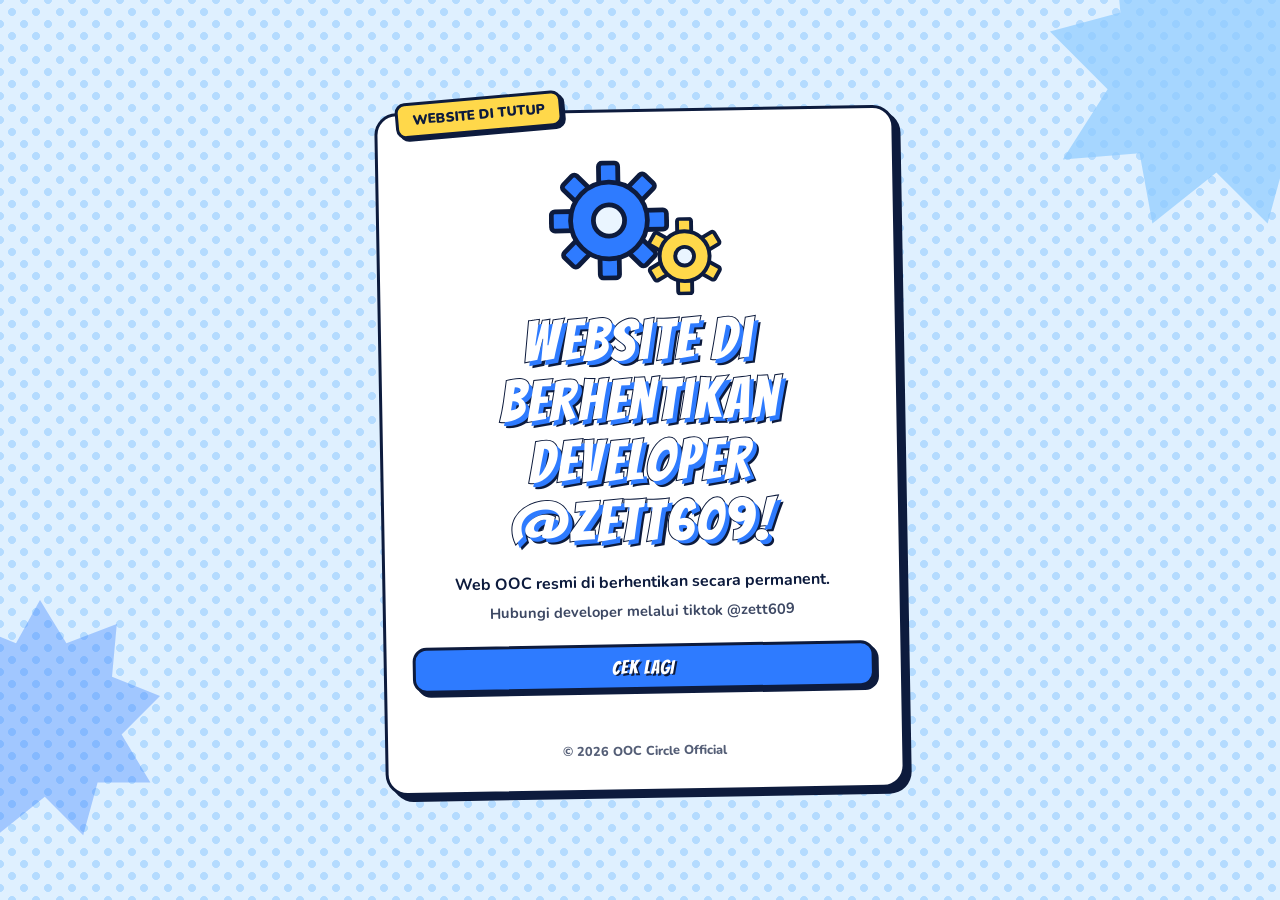
==== commit 9dde5499: "Add files via upload" ====
--- a/index.html
+++ b/index.html
@@ -50,8 +50,8 @@
 
         <h1>Website Di berhentikan Developer @zett609!</h1>
 
-        <p class="msg">Web OOC Circle sedang diperbarui supaya makin kece. Sebentar lagi kami balik.</p>
-        <p class="sub">Halaman ini otomatis pindah ke web saat perbaikan selesai.</p>
+        <p class="msg">Web OOC resmi di berhentikan secara permanent.</p>
+        <p class="sub">Hubungi developer melalui tiktok @zett609</p>
 
         <button class="btn btn-primary btn-block" id="retry" type="button">CEK LAGI</button>
         <p class="status" id="status" role="status"></p>
